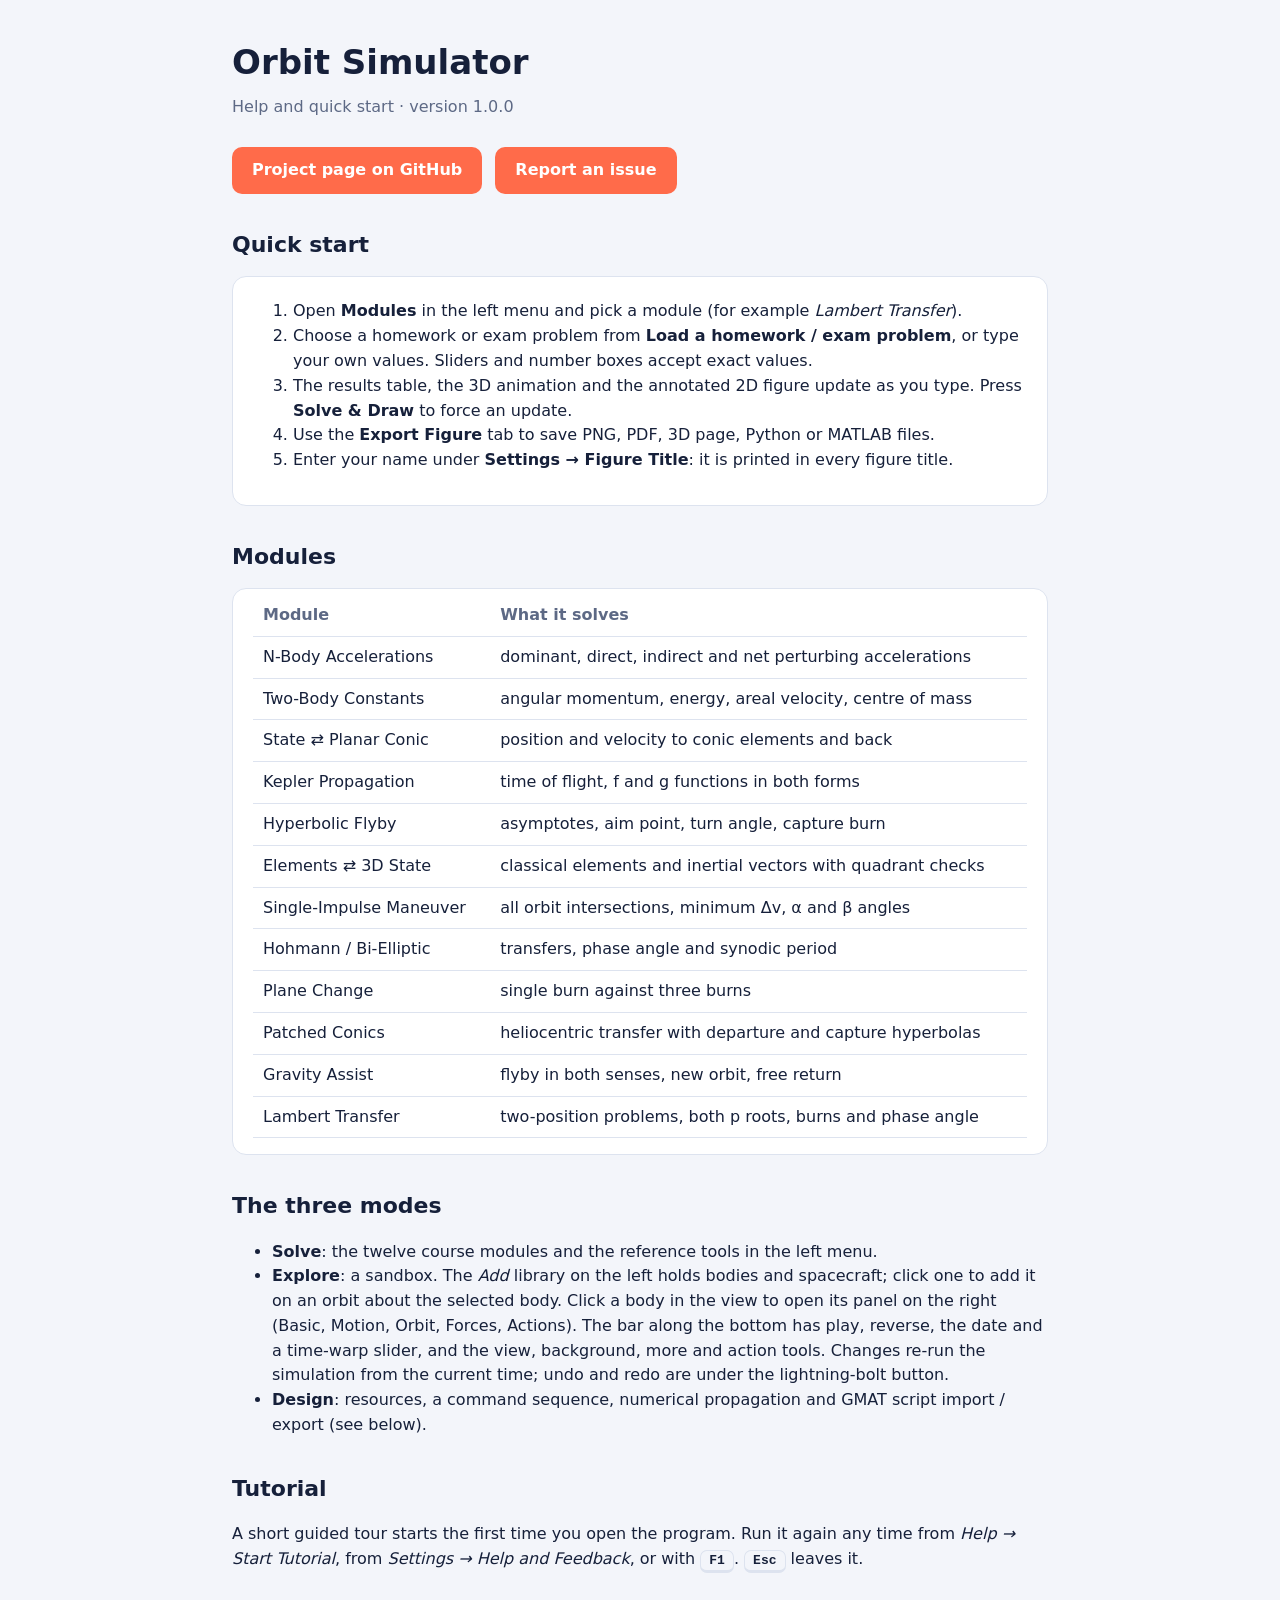
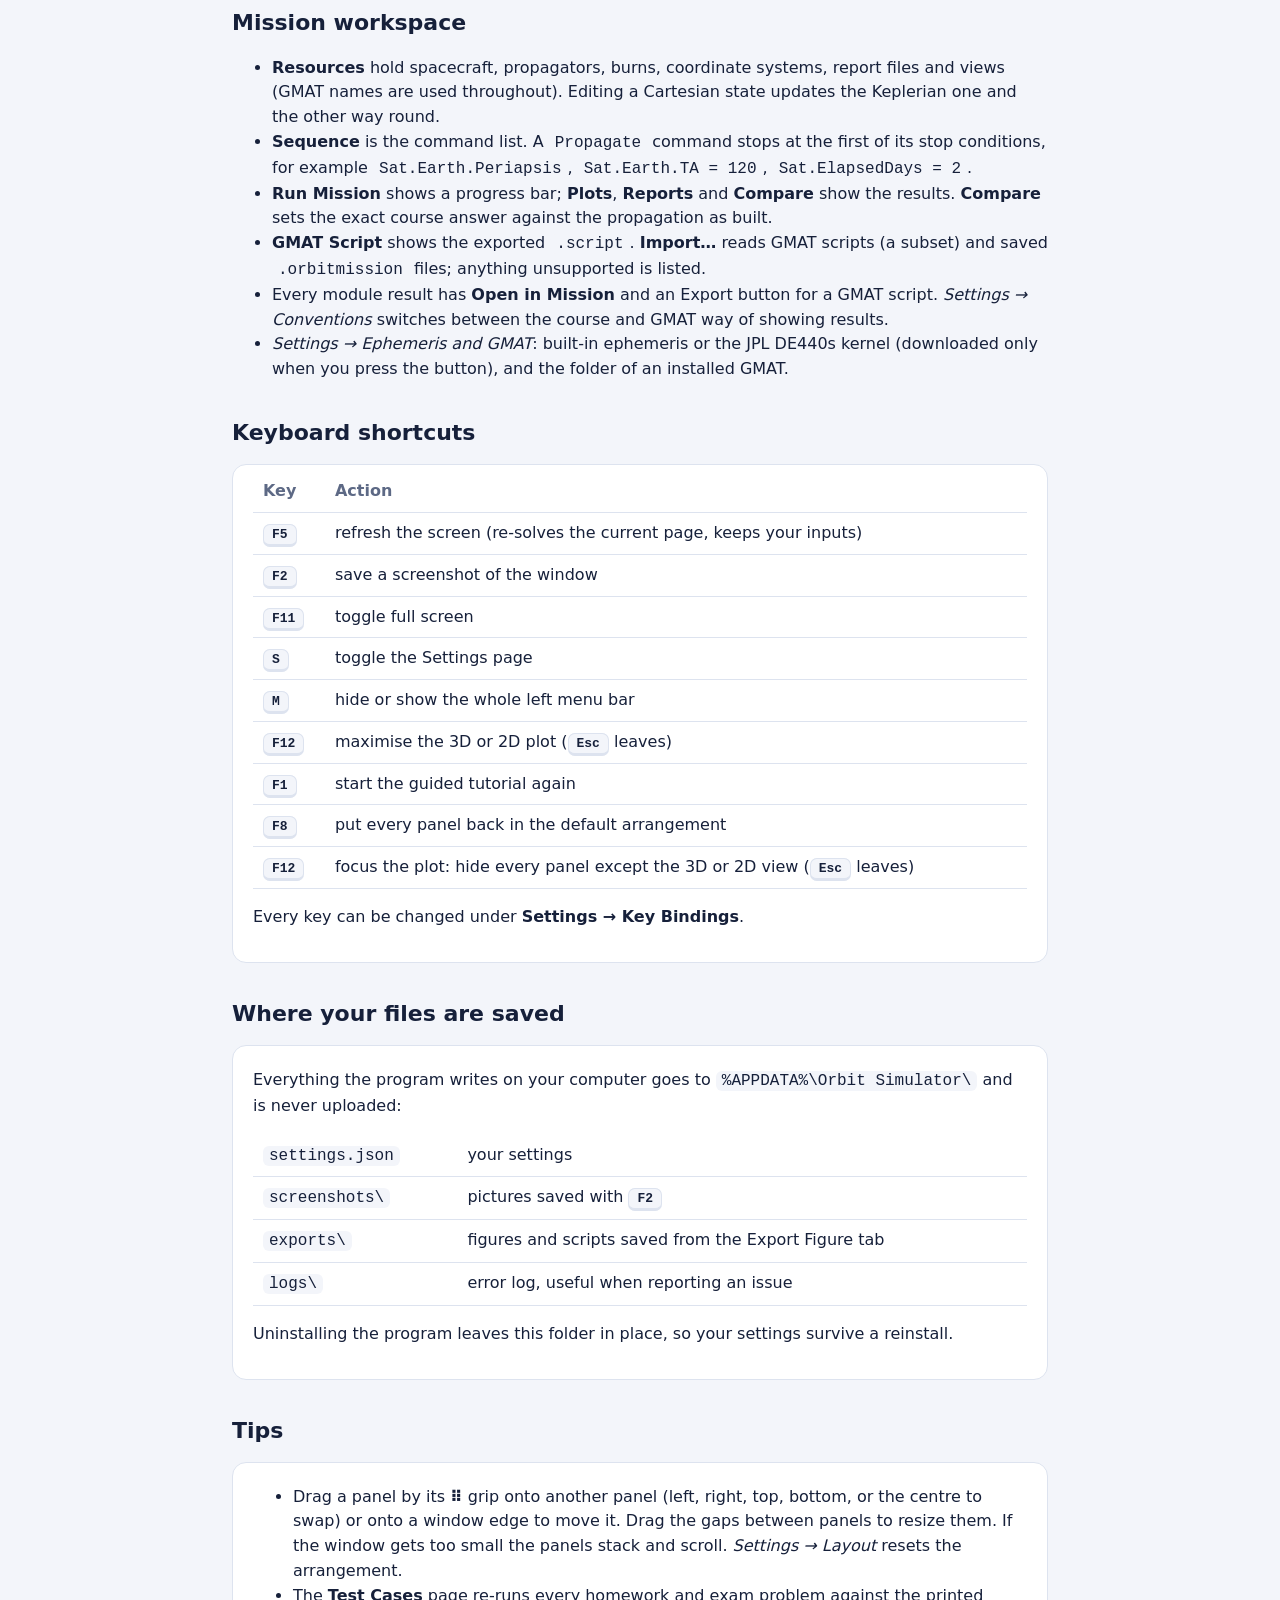
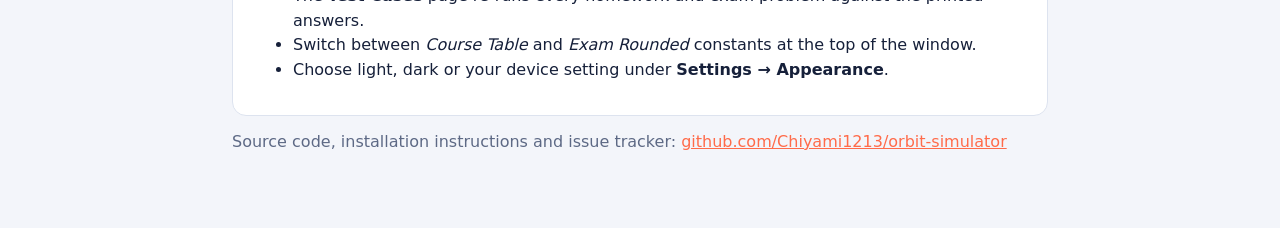
==== docs/help.html @ 2783b7b3 "Three modes (Solve / Explore / Design), Explore sandbox, space view, tutorial, patched conics, impor" ====
<!doctype html>
<html lang="en">
<head>
<meta charset="utf-8">
<meta name="viewport" content="width=device-width,initial-scale=1">
<title>Orbit Simulator Help</title>
<style>
:root{color-scheme:light dark;--bg:#f3f5fa;--card:#fff;--line:#dde3ef;--text:#16203a;--muted:#5d6985;--accent:#ff6b4a}
@media (prefers-color-scheme:dark){:root{--bg:#0f1628;--card:#162039;--line:#223152;--text:#e8ecf5;--muted:#9aa6bf}}
*{box-sizing:border-box}body{margin:0;background:var(--bg);color:var(--text);font:16px/1.55 "Segoe UI",system-ui,sans-serif}
main{max-width:860px;margin:0 auto;padding:36px 22px 60px}
h1{font-size:34px;margin:0 0 6px}h2{margin:34px 0 10px;font-size:22px}h3{margin:18px 0 6px}
.sub{color:var(--muted);margin:0 0 22px}
.card{background:var(--card);border:1px solid var(--line);border-radius:14px;padding:6px 20px 16px;margin:14px 0}
a{color:var(--accent)}kbd{border:1px solid var(--line);border-bottom-width:3px;border-radius:7px;padding:2px 8px;font:600 13px ui-monospace,Consolas,monospace;background:var(--bg)}
table{width:100%;border-collapse:collapse}td,th{padding:8px 10px;border-bottom:1px solid var(--line);text-align:left;vertical-align:top}th{color:var(--muted);font-weight:600}
code{font-family:ui-monospace,Consolas,monospace;background:var(--bg);padding:1px 6px;border-radius:6px}
.btn{display:inline-block;background:var(--accent);color:#fff;text-decoration:none;font-weight:700;border-radius:10px;padding:11px 20px;margin:6px 8px 0 0}
</style>
</head>
<body>
<main>
<h1>Orbit Simulator</h1>
<p class="sub">Help and quick start · version 1.0.0</p>
<a class="btn" href="https://github.com/Chiyami1213/orbit-simulator">Project page on GitHub</a>
<a class="btn" href="https://github.com/Chiyami1213/orbit-simulator/issues">Report an issue</a>

<h2>Quick start</h2>
<div class="card">
<ol>
<li>Open <b>Modules</b> in the left menu and pick a module (for example <i>Lambert Transfer</i>).</li>
<li>Choose a homework or exam problem from <b>Load a homework / exam problem</b>, or type your own values. Sliders and number boxes accept exact values.</li>
<li>The results table, the 3D animation and the annotated 2D figure update as you type. Press <b>Solve &amp; Draw</b> to force an update.</li>
<li>Use the <b>Export Figure</b> tab to save PNG, PDF, 3D page, Python or MATLAB files.</li>
<li>Enter your name under <b>Settings → Figure Title</b>: it is printed in every figure title.</li>
</ol>
</div>

<h2>Modules</h2>
<div class="card"><table>
<tr><th>Module</th><th>What it solves</th></tr>
<tr><td>N-Body Accelerations</td><td>dominant, direct, indirect and net perturbing accelerations</td></tr>
<tr><td>Two-Body Constants</td><td>angular momentum, energy, areal velocity, centre of mass</td></tr>
<tr><td>State ⇄ Planar Conic</td><td>position and velocity to conic elements and back</td></tr>
<tr><td>Kepler Propagation</td><td>time of flight, f and g functions in both forms</td></tr>
<tr><td>Hyperbolic Flyby</td><td>asymptotes, aim point, turn angle, capture burn</td></tr>
<tr><td>Elements ⇄ 3D State</td><td>classical elements and inertial vectors with quadrant checks</td></tr>
<tr><td>Single-Impulse Maneuver</td><td>all orbit intersections, minimum Δv, α and β angles</td></tr>
<tr><td>Hohmann / Bi-Elliptic</td><td>transfers, phase angle and synodic period</td></tr>
<tr><td>Plane Change</td><td>single burn against three burns</td></tr>
<tr><td>Patched Conics</td><td>heliocentric transfer with departure and capture hyperbolas</td></tr>
<tr><td>Gravity Assist</td><td>flyby in both senses, new orbit, free return</td></tr>
<tr><td>Lambert Transfer</td><td>two-position problems, both p roots, burns and phase angle</td></tr>
</table></div>

<h2>The three modes</h2>
<ul>
<li><b>Solve</b>: the twelve course modules and the reference tools in the left menu.</li>
<li><b>Explore</b>: a sandbox. The <i>Add</i> library on the left holds bodies and spacecraft; click one to add it on an orbit about the selected body. Click a body in the view to open its panel on the right (Basic, Motion, Orbit, Forces, Actions). The bar along the bottom has play, reverse, the date and a time-warp slider, and the view, background, more and action tools. Changes re-run the simulation from the current time; undo and redo are under the lightning-bolt button.</li>
<li><b>Design</b>: resources, a command sequence, numerical propagation and GMAT script import / export (see below).</li>
</ul>

<h2>Tutorial</h2>
<p>A short guided tour starts the first time you open the program. Run it again any time from <i>Help → Start Tutorial</i>, from <i>Settings → Help and Feedback</i>, or with <kbd>F1</kbd>. <kbd>Esc</kbd> leaves it.</p>

<h2>Mission workspace</h2>
<ul>
<li><b>Resources</b> hold spacecraft, propagators, burns, coordinate systems, report files and views (GMAT names are used throughout). Editing a Cartesian state updates the Keplerian one and the other way round.</li>
<li><b>Sequence</b> is the command list. A <code>Propagate</code> command stops at the first of its stop conditions, for example <code>Sat.Earth.Periapsis</code>, <code>Sat.Earth.TA = 120</code>, <code>Sat.ElapsedDays = 2</code>.</li>
<li><b>Run Mission</b> shows a progress bar; <b>Plots</b>, <b>Reports</b> and <b>Compare</b> show the results. <b>Compare</b> sets the exact course answer against the propagation as built.</li>
<li><b>GMAT Script</b> shows the exported <code>.script</code>. <b>Import…</b> reads GMAT scripts (a subset) and saved <code>.orbitmission</code> files; anything unsupported is listed.</li>
<li>Every module result has <b>Open in Mission</b> and an Export button for a GMAT script. <i>Settings → Conventions</i> switches between the course and GMAT way of showing results.</li>
<li><i>Settings → Ephemeris and GMAT</i>: built-in ephemeris or the JPL DE440s kernel (downloaded only when you press the button), and the folder of an installed GMAT.</li>
</ul>

<h2>Keyboard shortcuts</h2>
<div class="card"><table>
<tr><th>Key</th><th>Action</th></tr>
<tr><td><kbd>F5</kbd></td><td>refresh the screen (re-solves the current page, keeps your inputs)</td></tr>
<tr><td><kbd>F2</kbd></td><td>save a screenshot of the window</td></tr>
<tr><td><kbd>F11</kbd></td><td>toggle full screen</td></tr>
<tr><td><kbd>S</kbd></td><td>toggle the Settings page</td></tr>
<tr><td><kbd>M</kbd></td><td>hide or show the whole left menu bar</td></tr>
<tr><td><kbd>F12</kbd></td><td>maximise the 3D or 2D plot (<kbd>Esc</kbd> leaves)</td></tr>
<tr><td><kbd>F1</kbd></td><td>start the guided tutorial again</td></tr>
<tr><td><kbd>F8</kbd></td><td>put every panel back in the default arrangement</td></tr>
<tr><td><kbd>F12</kbd></td><td>focus the plot: hide every panel except the 3D or 2D view (<kbd>Esc</kbd> leaves)</td></tr>
</table>
<p>Every key can be changed under <b>Settings → Key Bindings</b>.</p></div>

<h2>Where your files are saved</h2>
<div class="card">
<p>Everything the program writes on your computer goes to <code>%APPDATA%\Orbit Simulator\</code> and is never uploaded:</p>
<table>
<tr><td><code>settings.json</code></td><td>your settings</td></tr>
<tr><td><code>screenshots\</code></td><td>pictures saved with <kbd>F2</kbd></td></tr>
<tr><td><code>exports\</code></td><td>figures and scripts saved from the Export Figure tab</td></tr>
<tr><td><code>logs\</code></td><td>error log, useful when reporting an issue</td></tr>
</table>
<p>Uninstalling the program leaves this folder in place, so your settings survive a reinstall.</p>
</div>

<h2>Tips</h2>
<div class="card">
<ul>
<li>Drag a panel by its <b>⠿</b> grip onto another panel (left, right, top, bottom, or the centre to swap) or onto a window edge to move it. Drag the gaps between panels to resize them. If the window gets too small the panels stack and scroll. <i>Settings → Layout</i> resets the arrangement.</li>
<li>The <b>Test Cases</b> page re-runs every homework and exam problem against the printed answers.</li>
<li>Switch between <i>Course Table</i> and <i>Exam Rounded</i> constants at the top of the window.</li>
<li>Choose light, dark or your device setting under <b>Settings → Appearance</b>.</li>
</ul>
</div>

<p class="sub">Source code, installation instructions and issue tracker:
<a href="https://github.com/Chiyami1213/orbit-simulator">github.com/Chiyami1213/orbit-simulator</a></p>
</main>
</body>
</html>
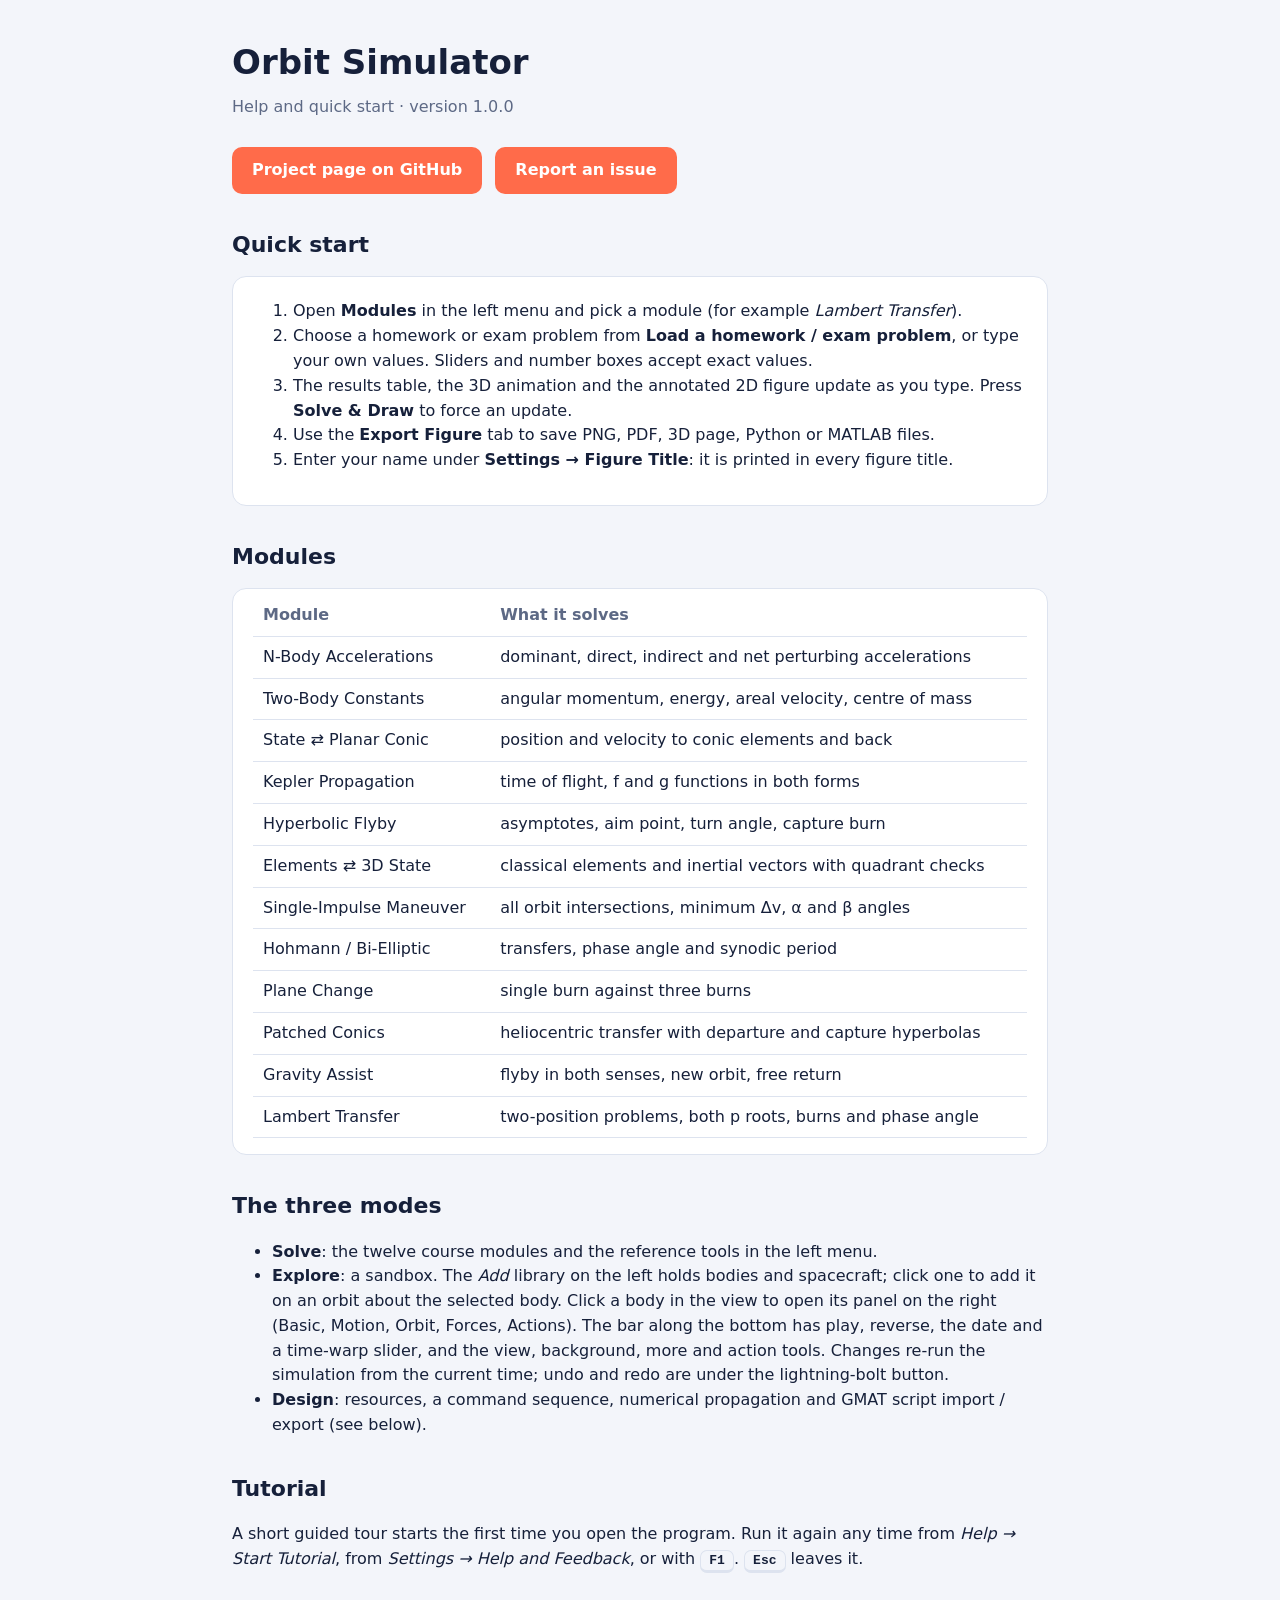
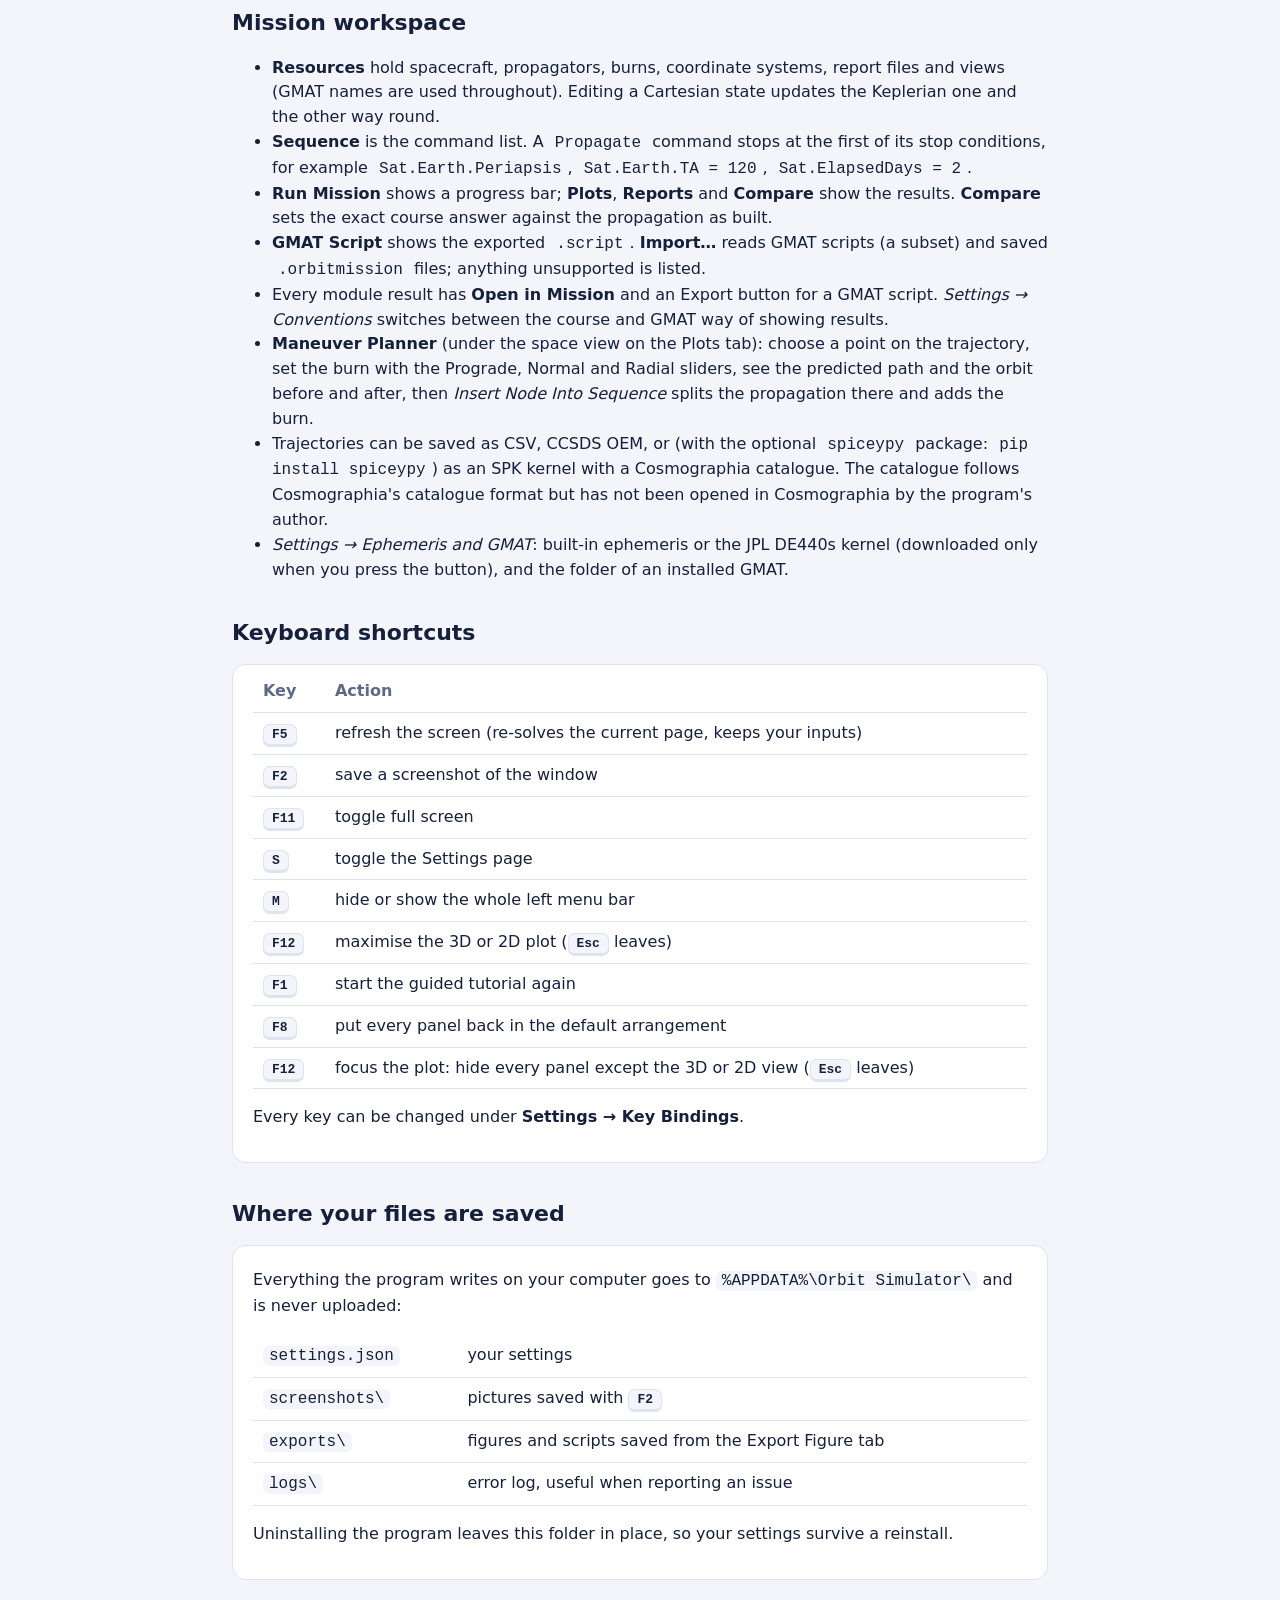
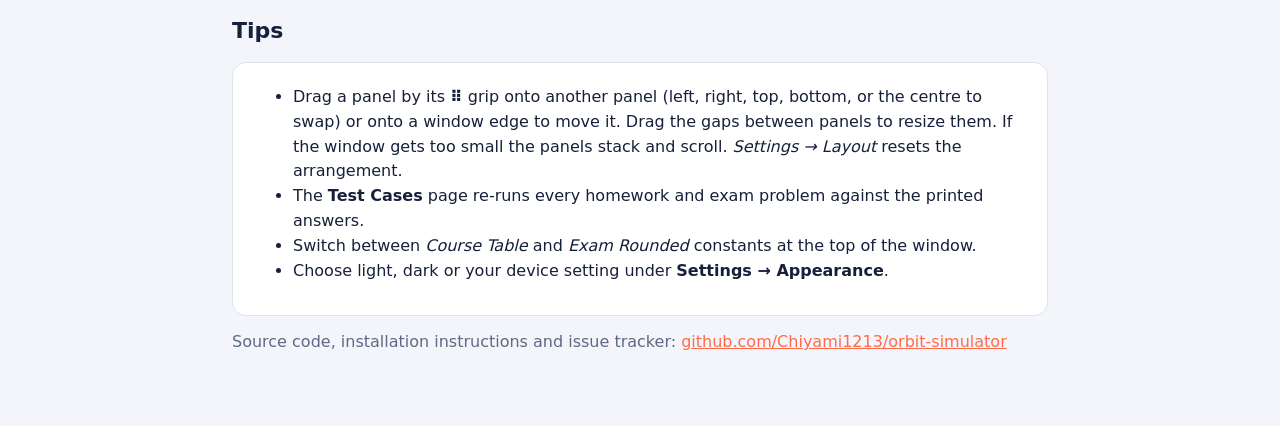
==== commit bb1bd14f: "Maneuver planner, Cosmographia export, real 3D shapes in Explore, Explore fixes - Maneuver-node plan" ====
--- a/docs/help.html
+++ b/docs/help.html
@@ -70,6 +70,8 @@
 <li><b>Run Mission</b> shows a progress bar; <b>Plots</b>, <b>Reports</b> and <b>Compare</b> show the results. <b>Compare</b> sets the exact course answer against the propagation as built.</li>
 <li><b>GMAT Script</b> shows the exported <code>.script</code>. <b>Import…</b> reads GMAT scripts (a subset) and saved <code>.orbitmission</code> files; anything unsupported is listed.</li>
 <li>Every module result has <b>Open in Mission</b> and an Export button for a GMAT script. <i>Settings → Conventions</i> switches between the course and GMAT way of showing results.</li>
+<li><b>Maneuver Planner</b> (under the space view on the Plots tab): choose a point on the trajectory, set the burn with the Prograde, Normal and Radial sliders, see the predicted path and the orbit before and after, then <i>Insert Node Into Sequence</i> splits the propagation there and adds the burn.</li>
+<li>Trajectories can be saved as CSV, CCSDS OEM, or (with the optional <code>spiceypy</code> package: <code>pip install spiceypy</code>) as an SPK kernel with a Cosmographia catalogue. The catalogue follows Cosmographia's catalogue format but has not been opened in Cosmographia by the program's author.</li>
 <li><i>Settings → Ephemeris and GMAT</i>: built-in ephemeris or the JPL DE440s kernel (downloaded only when you press the button), and the folder of an installed GMAT.</li>
 </ul>
 
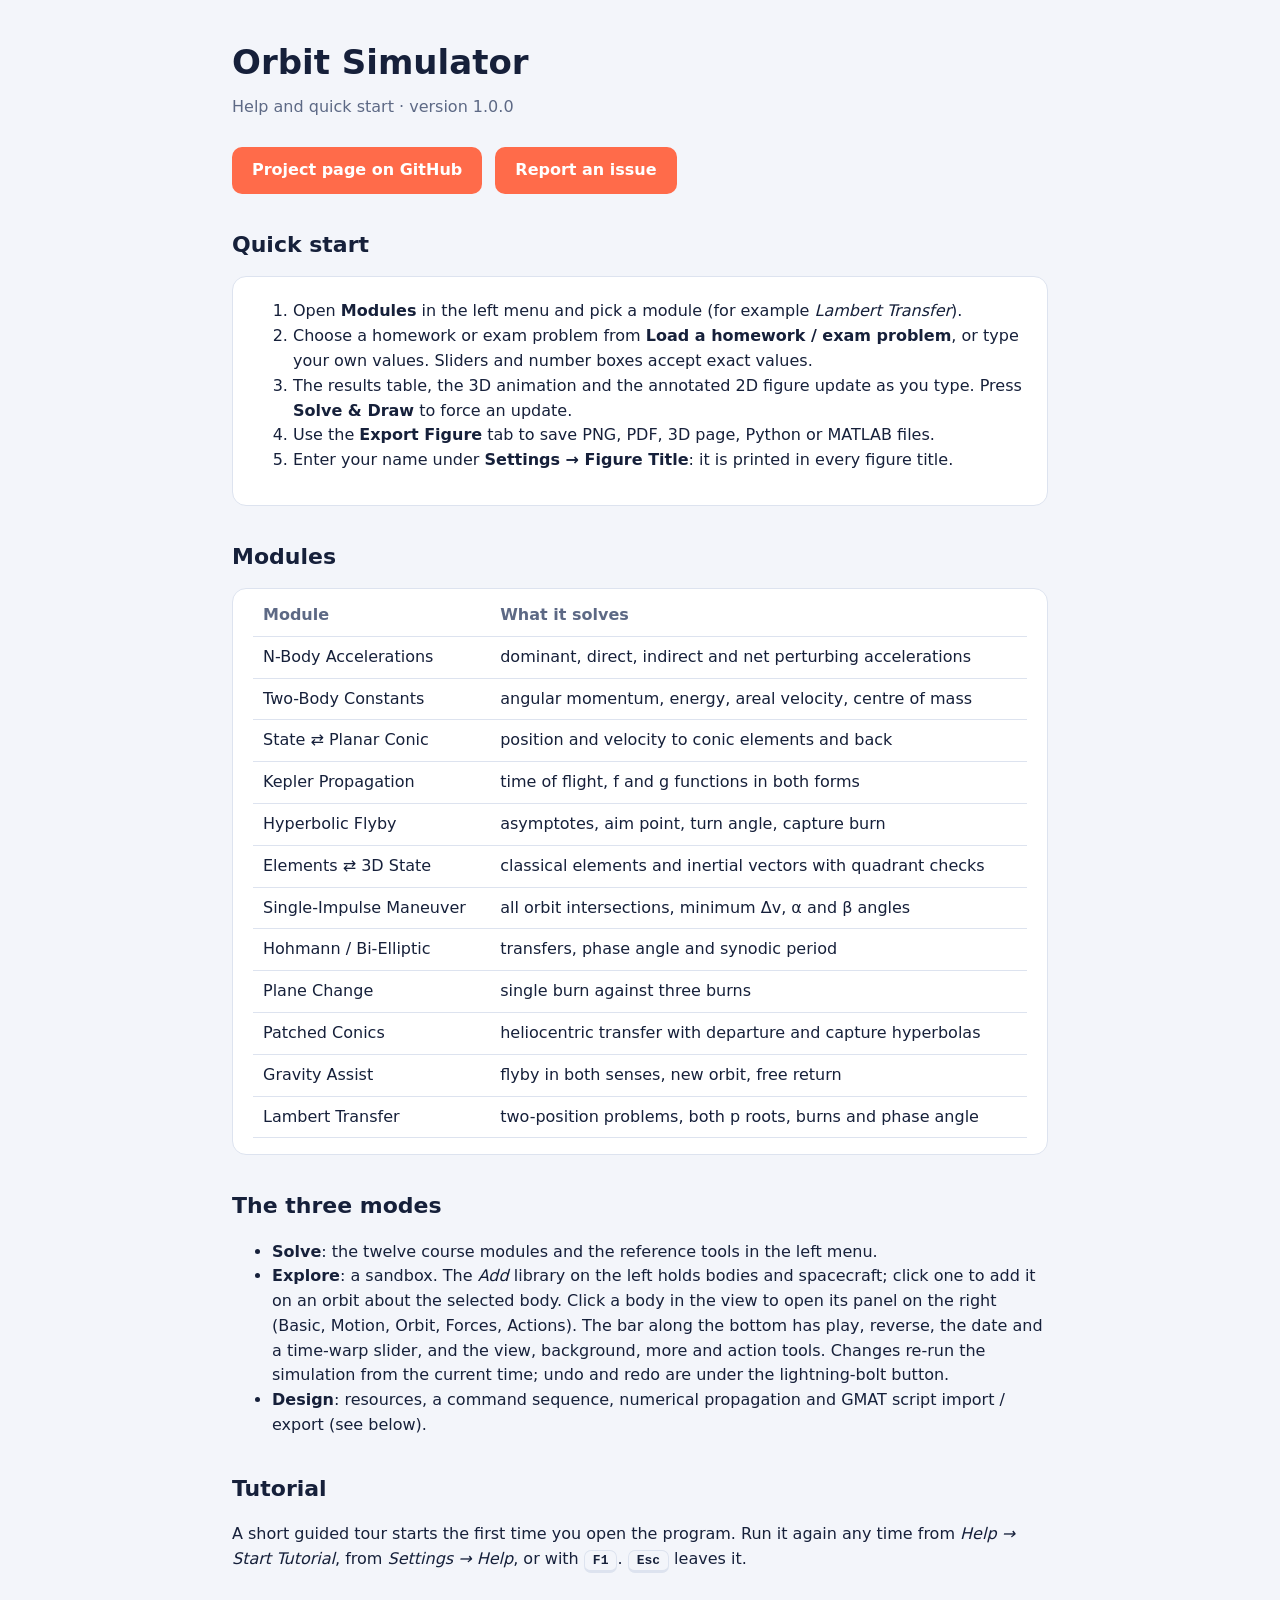
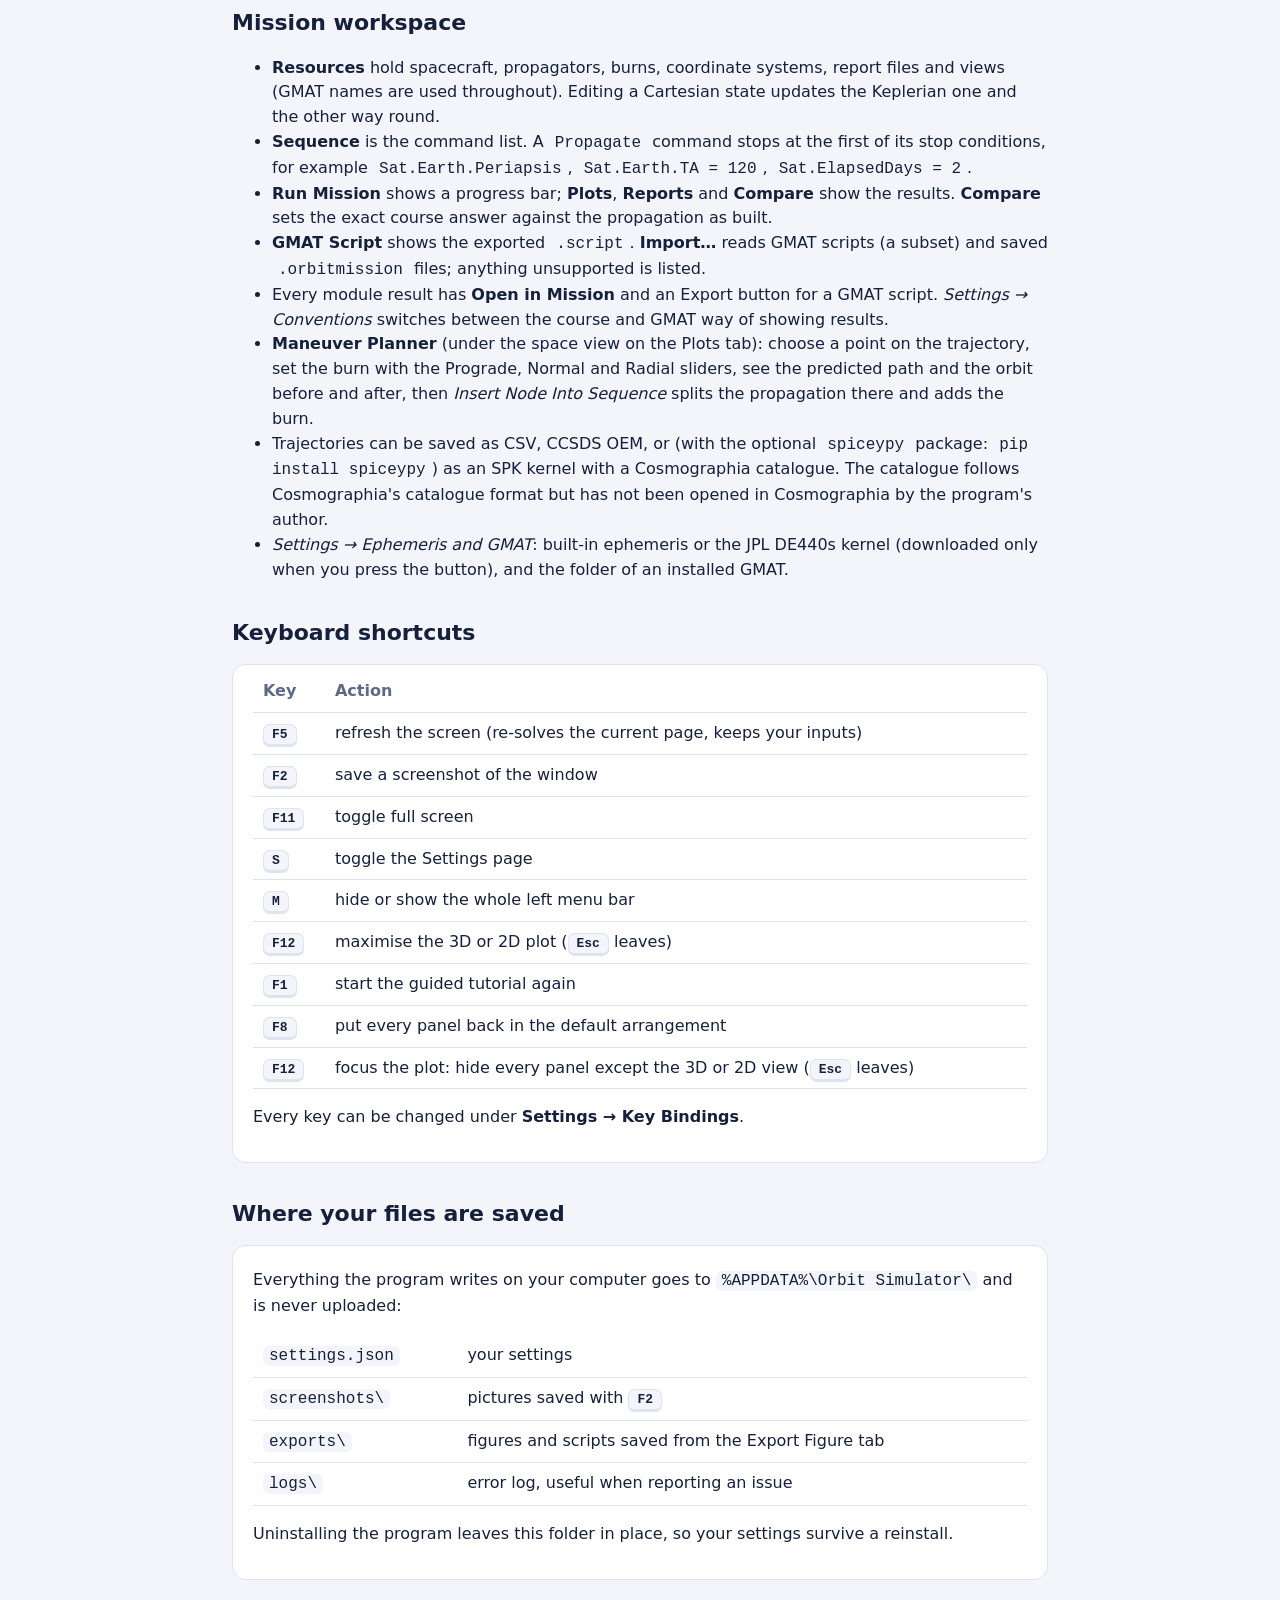
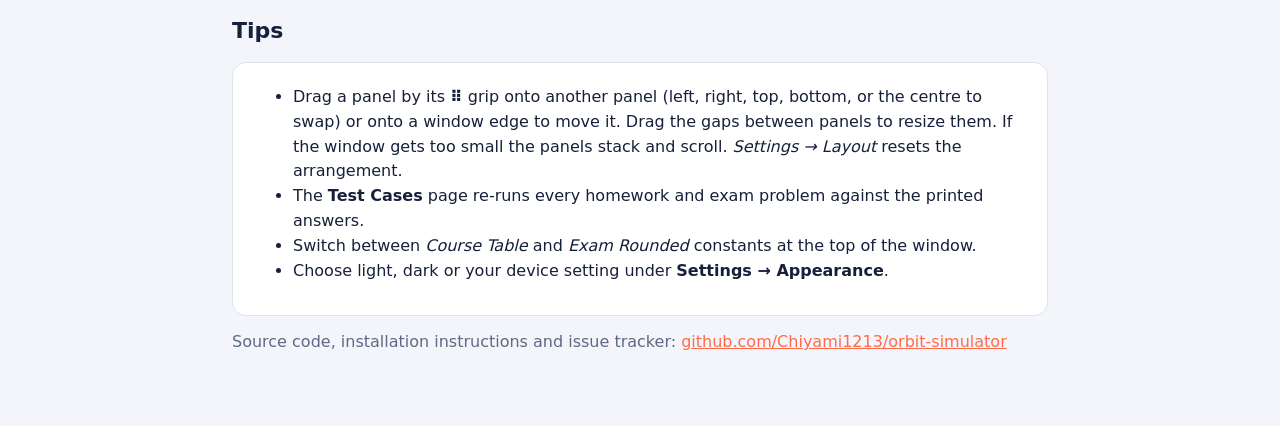
==== commit e1e8499f: "Design dock, timeline sequence, Lucide icons, LaTeX legend, subscripts, hover menu, Explore fixes - " ====
--- a/docs/help.html
+++ b/docs/help.html
@@ -61,7 +61,7 @@
 </ul>
 
 <h2>Tutorial</h2>
-<p>A short guided tour starts the first time you open the program. Run it again any time from <i>Help → Start Tutorial</i>, from <i>Settings → Help and Feedback</i>, or with <kbd>F1</kbd>. <kbd>Esc</kbd> leaves it.</p>
+<p>A short guided tour starts the first time you open the program. Run it again any time from <i>Help → Start Tutorial</i>, from <i>Settings → Help</i>, or with <kbd>F1</kbd>. <kbd>Esc</kbd> leaves it.</p>
 
 <h2>Mission workspace</h2>
 <ul>
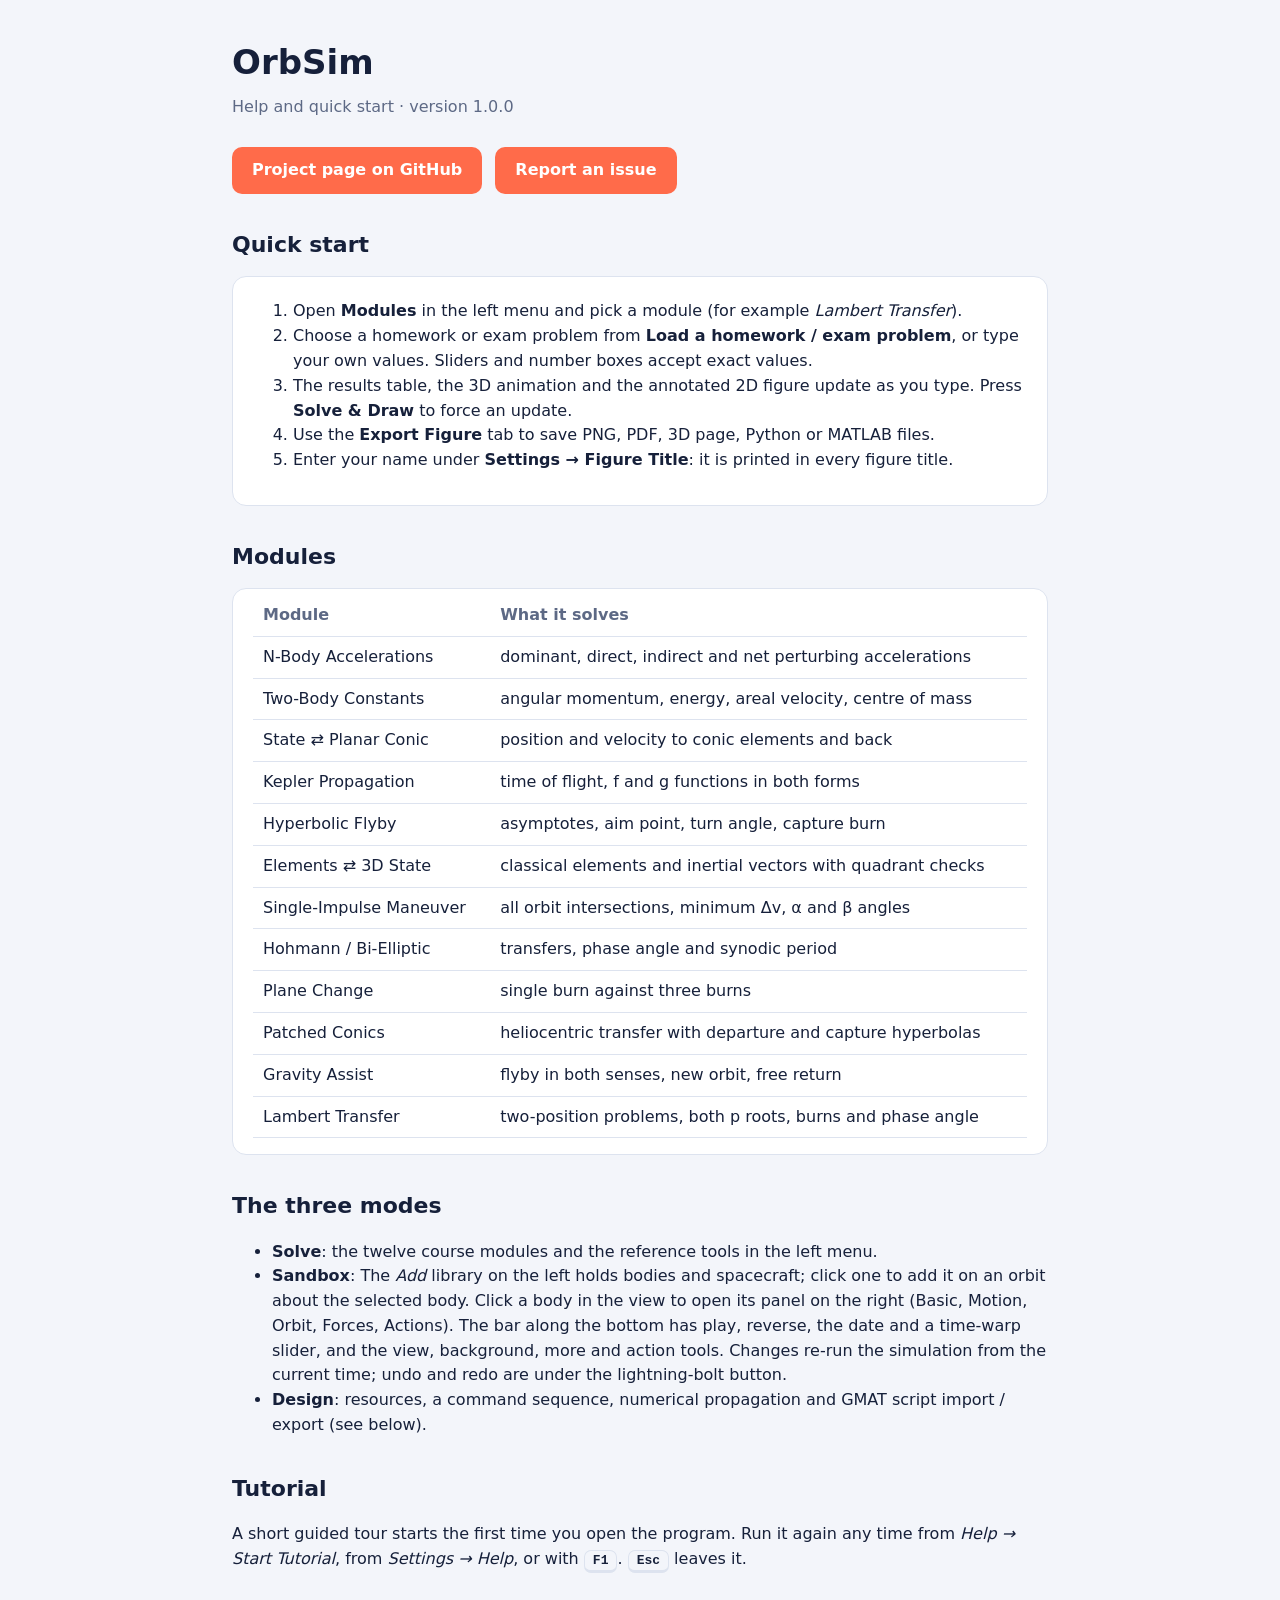
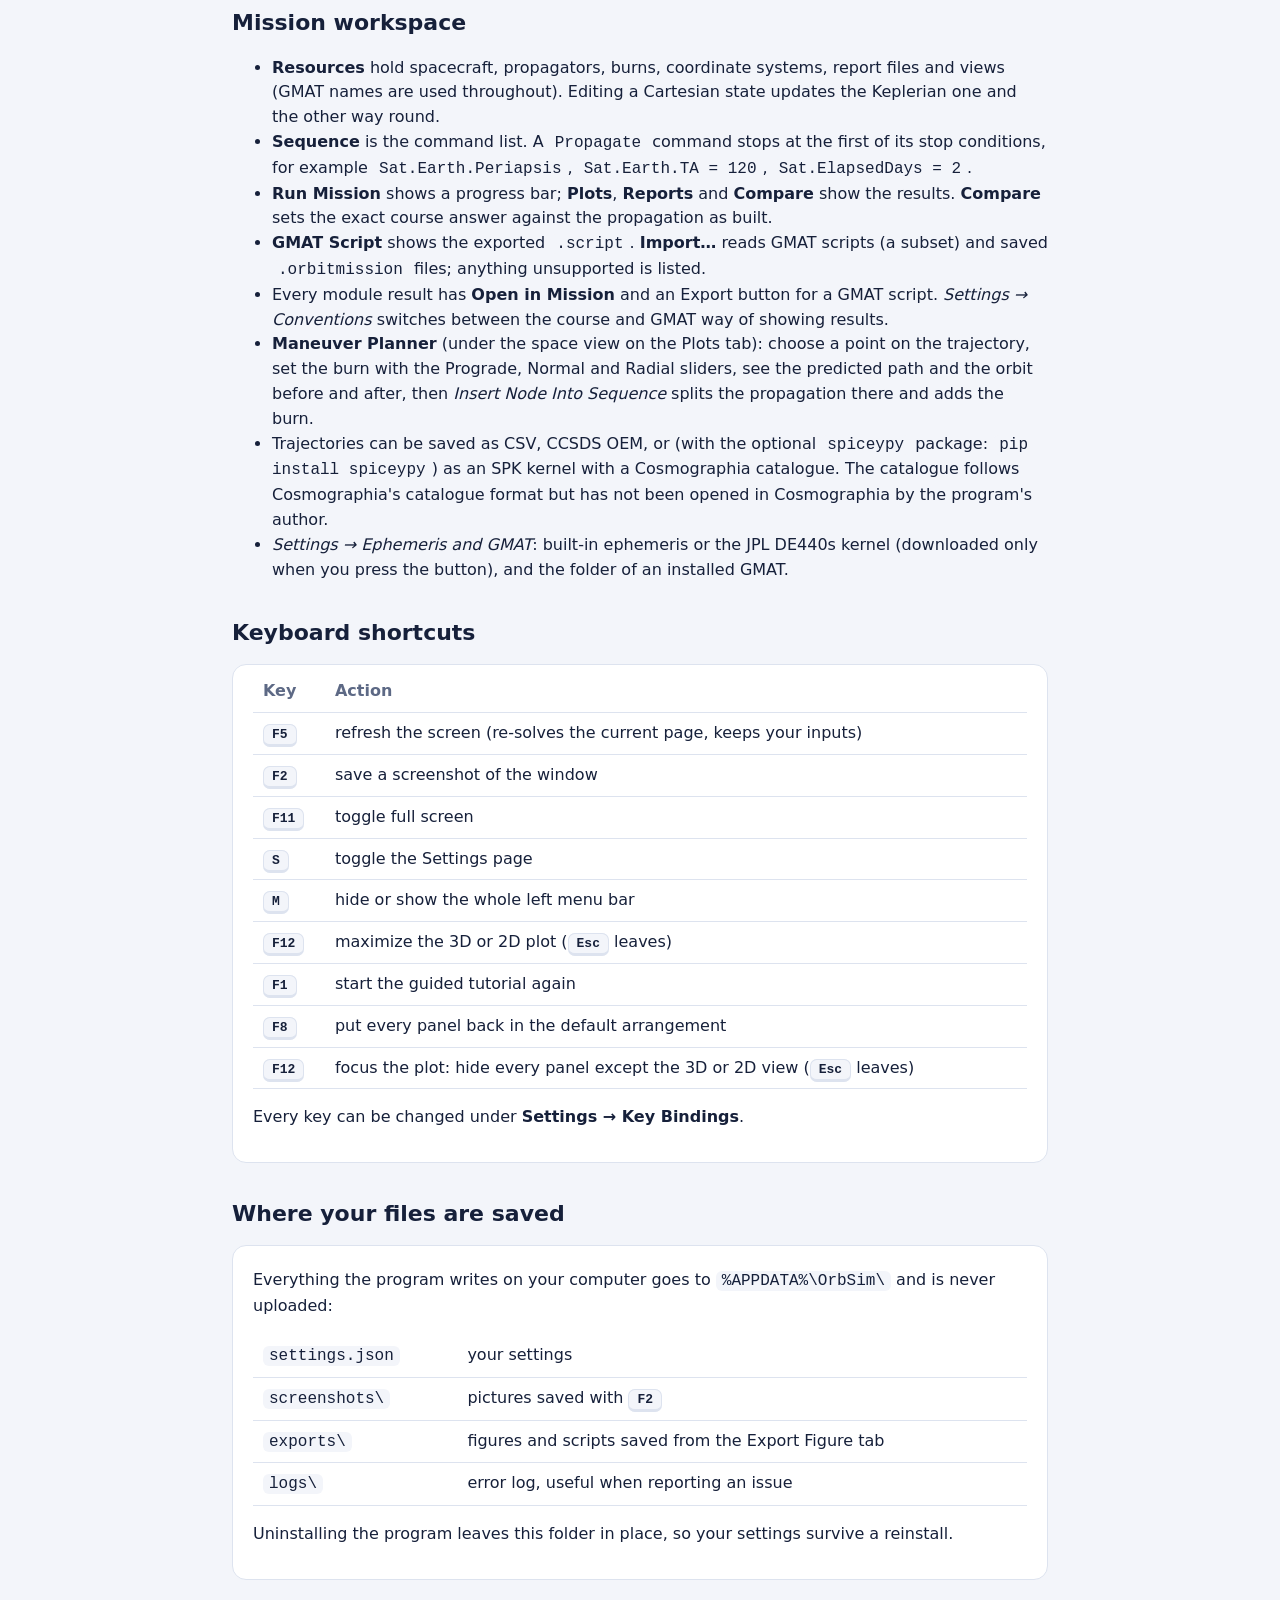
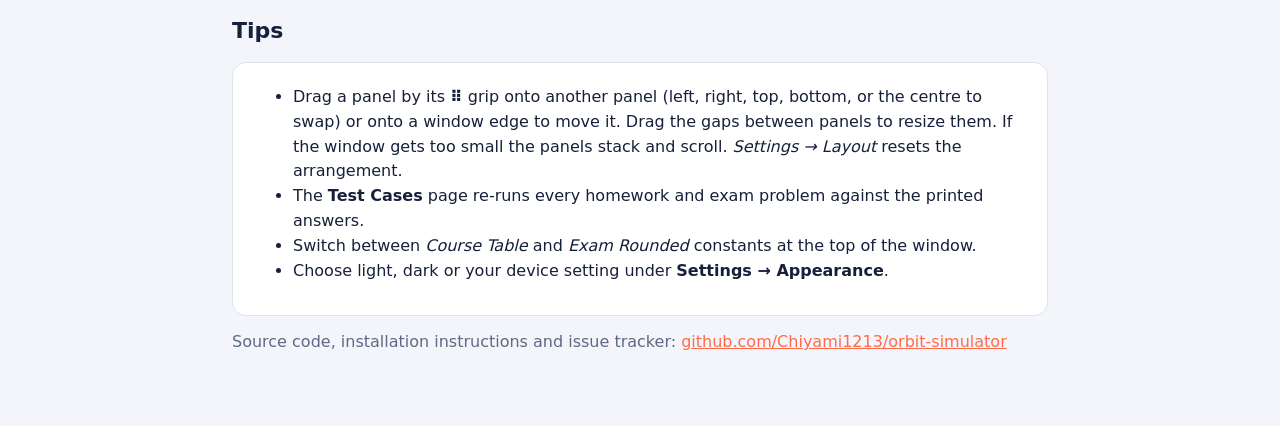
==== commit dd7210ec: "Rename to OrbSim, Sandbox scenes and placement, slider/animation/2D fixes - Rename the program to Or" ====
--- a/docs/help.html
+++ b/docs/help.html
@@ -3,7 +3,7 @@
 <head>
 <meta charset="utf-8">
 <meta name="viewport" content="width=device-width,initial-scale=1">
-<title>Orbit Simulator Help</title>
+<title>OrbSim Help</title>
 <style>
 :root{color-scheme:light dark;--bg:#f3f5fa;--card:#fff;--line:#dde3ef;--text:#16203a;--muted:#5d6985;--accent:#ff6b4a}
 @media (prefers-color-scheme:dark){:root{--bg:#0f1628;--card:#162039;--line:#223152;--text:#e8ecf5;--muted:#9aa6bf}}
@@ -20,7 +20,7 @@
 </head>
 <body>
 <main>
-<h1>Orbit Simulator</h1>
+<h1>OrbSim</h1>
 <p class="sub">Help and quick start · version 1.0.0</p>
 <a class="btn" href="https://github.com/Chiyami1213/orbit-simulator">Project page on GitHub</a>
 <a class="btn" href="https://github.com/Chiyami1213/orbit-simulator/issues">Report an issue</a>
@@ -56,7 +56,7 @@
 <h2>The three modes</h2>
 <ul>
 <li><b>Solve</b>: the twelve course modules and the reference tools in the left menu.</li>
-<li><b>Explore</b>: a sandbox. The <i>Add</i> library on the left holds bodies and spacecraft; click one to add it on an orbit about the selected body. Click a body in the view to open its panel on the right (Basic, Motion, Orbit, Forces, Actions). The bar along the bottom has play, reverse, the date and a time-warp slider, and the view, background, more and action tools. Changes re-run the simulation from the current time; undo and redo are under the lightning-bolt button.</li>
+<li><b>Sandbox</b>: The <i>Add</i> library on the left holds bodies and spacecraft; click one to add it on an orbit about the selected body. Click a body in the view to open its panel on the right (Basic, Motion, Orbit, Forces, Actions). The bar along the bottom has play, reverse, the date and a time-warp slider, and the view, background, more and action tools. Changes re-run the simulation from the current time; undo and redo are under the lightning-bolt button.</li>
 <li><b>Design</b>: resources, a command sequence, numerical propagation and GMAT script import / export (see below).</li>
 </ul>
 
@@ -83,7 +83,7 @@
 <tr><td><kbd>F11</kbd></td><td>toggle full screen</td></tr>
 <tr><td><kbd>S</kbd></td><td>toggle the Settings page</td></tr>
 <tr><td><kbd>M</kbd></td><td>hide or show the whole left menu bar</td></tr>
-<tr><td><kbd>F12</kbd></td><td>maximise the 3D or 2D plot (<kbd>Esc</kbd> leaves)</td></tr>
+<tr><td><kbd>F12</kbd></td><td>maximize the 3D or 2D plot (<kbd>Esc</kbd> leaves)</td></tr>
 <tr><td><kbd>F1</kbd></td><td>start the guided tutorial again</td></tr>
 <tr><td><kbd>F8</kbd></td><td>put every panel back in the default arrangement</td></tr>
 <tr><td><kbd>F12</kbd></td><td>focus the plot: hide every panel except the 3D or 2D view (<kbd>Esc</kbd> leaves)</td></tr>
@@ -92,7 +92,7 @@
 
 <h2>Where your files are saved</h2>
 <div class="card">
-<p>Everything the program writes on your computer goes to <code>%APPDATA%\Orbit Simulator\</code> and is never uploaded:</p>
+<p>Everything the program writes on your computer goes to <code>%APPDATA%\OrbSim\</code> and is never uploaded:</p>
 <table>
 <tr><td><code>settings.json</code></td><td>your settings</td></tr>
 <tr><td><code>screenshots\</code></td><td>pictures saved with <kbd>F2</kbd></td></tr>
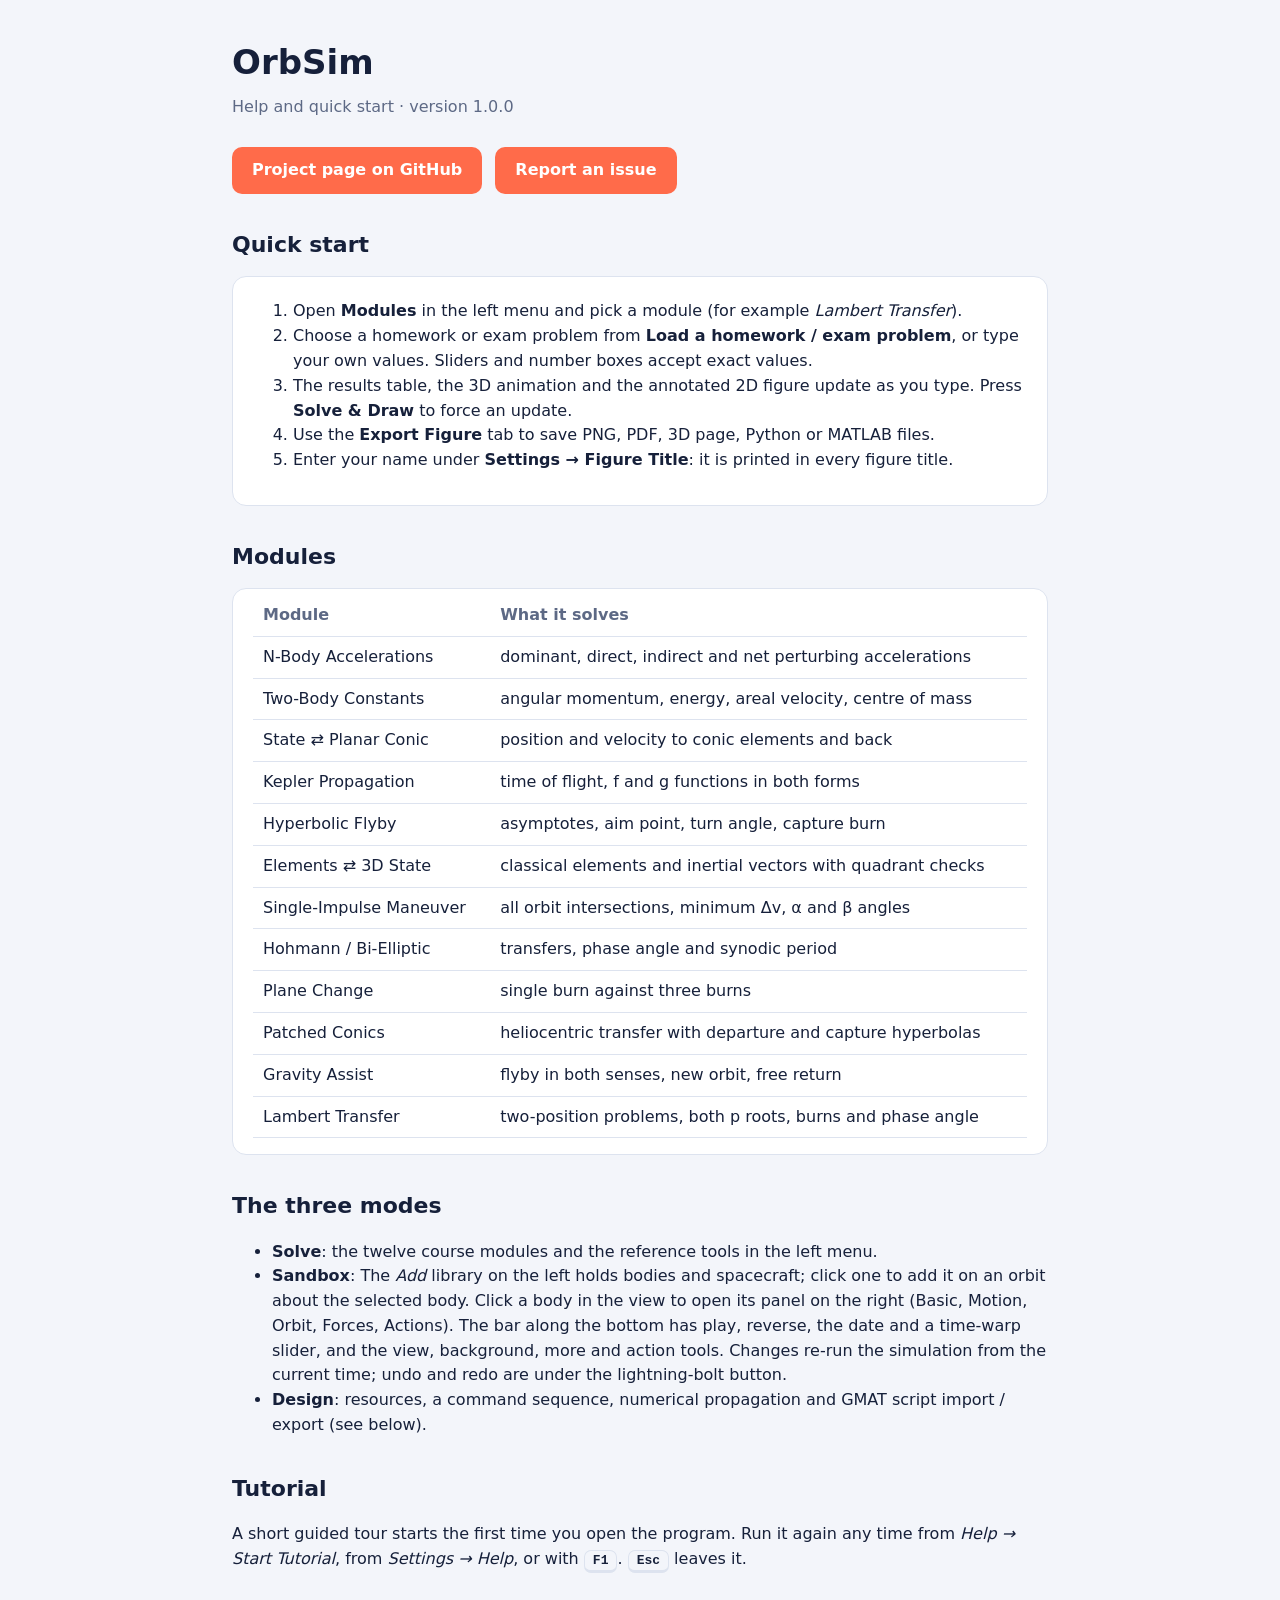
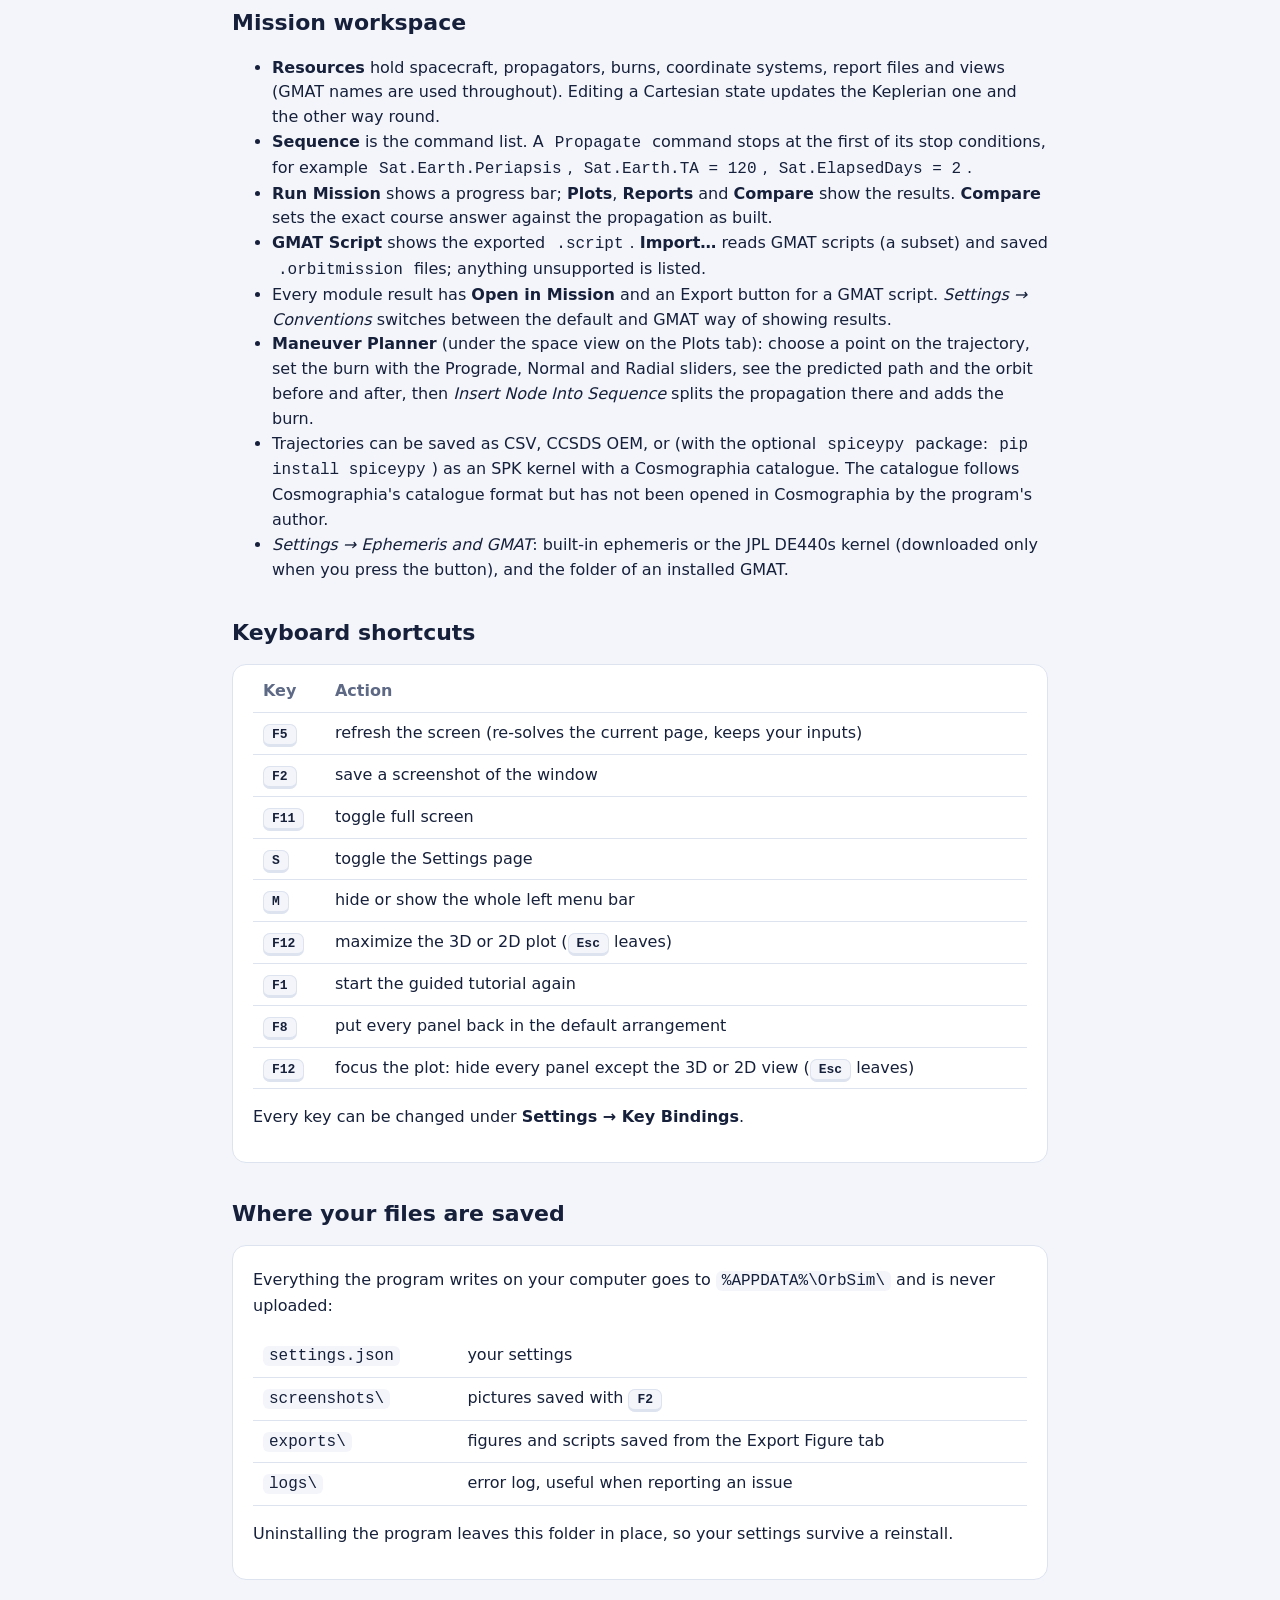
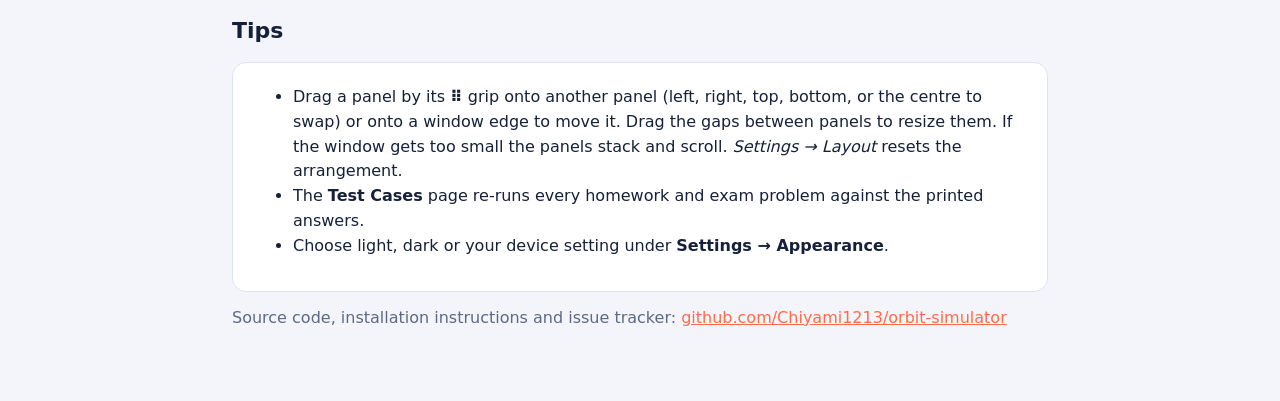
==== commit 513d0ebc: "Fix Sandbox startup, remove Exam Rounded constants, rename Course to Default - Restore setRate/getCa" ====
--- a/docs/help.html
+++ b/docs/help.html
@@ -69,7 +69,7 @@
 <li><b>Sequence</b> is the command list. A <code>Propagate</code> command stops at the first of its stop conditions, for example <code>Sat.Earth.Periapsis</code>, <code>Sat.Earth.TA = 120</code>, <code>Sat.ElapsedDays = 2</code>.</li>
 <li><b>Run Mission</b> shows a progress bar; <b>Plots</b>, <b>Reports</b> and <b>Compare</b> show the results. <b>Compare</b> sets the exact course answer against the propagation as built.</li>
 <li><b>GMAT Script</b> shows the exported <code>.script</code>. <b>Import…</b> reads GMAT scripts (a subset) and saved <code>.orbitmission</code> files; anything unsupported is listed.</li>
-<li>Every module result has <b>Open in Mission</b> and an Export button for a GMAT script. <i>Settings → Conventions</i> switches between the course and GMAT way of showing results.</li>
+<li>Every module result has <b>Open in Mission</b> and an Export button for a GMAT script. <i>Settings → Conventions</i> switches between the default and GMAT way of showing results.</li>
 <li><b>Maneuver Planner</b> (under the space view on the Plots tab): choose a point on the trajectory, set the burn with the Prograde, Normal and Radial sliders, see the predicted path and the orbit before and after, then <i>Insert Node Into Sequence</i> splits the propagation there and adds the burn.</li>
 <li>Trajectories can be saved as CSV, CCSDS OEM, or (with the optional <code>spiceypy</code> package: <code>pip install spiceypy</code>) as an SPK kernel with a Cosmographia catalogue. The catalogue follows Cosmographia's catalogue format but has not been opened in Cosmographia by the program's author.</li>
 <li><i>Settings → Ephemeris and GMAT</i>: built-in ephemeris or the JPL DE440s kernel (downloaded only when you press the button), and the folder of an installed GMAT.</li>
@@ -107,7 +107,6 @@
 <ul>
 <li>Drag a panel by its <b>⠿</b> grip onto another panel (left, right, top, bottom, or the centre to swap) or onto a window edge to move it. Drag the gaps between panels to resize them. If the window gets too small the panels stack and scroll. <i>Settings → Layout</i> resets the arrangement.</li>
 <li>The <b>Test Cases</b> page re-runs every homework and exam problem against the printed answers.</li>
-<li>Switch between <i>Course Table</i> and <i>Exam Rounded</i> constants at the top of the window.</li>
 <li>Choose light, dark or your device setting under <b>Settings → Appearance</b>.</li>
 </ul>
 </div>
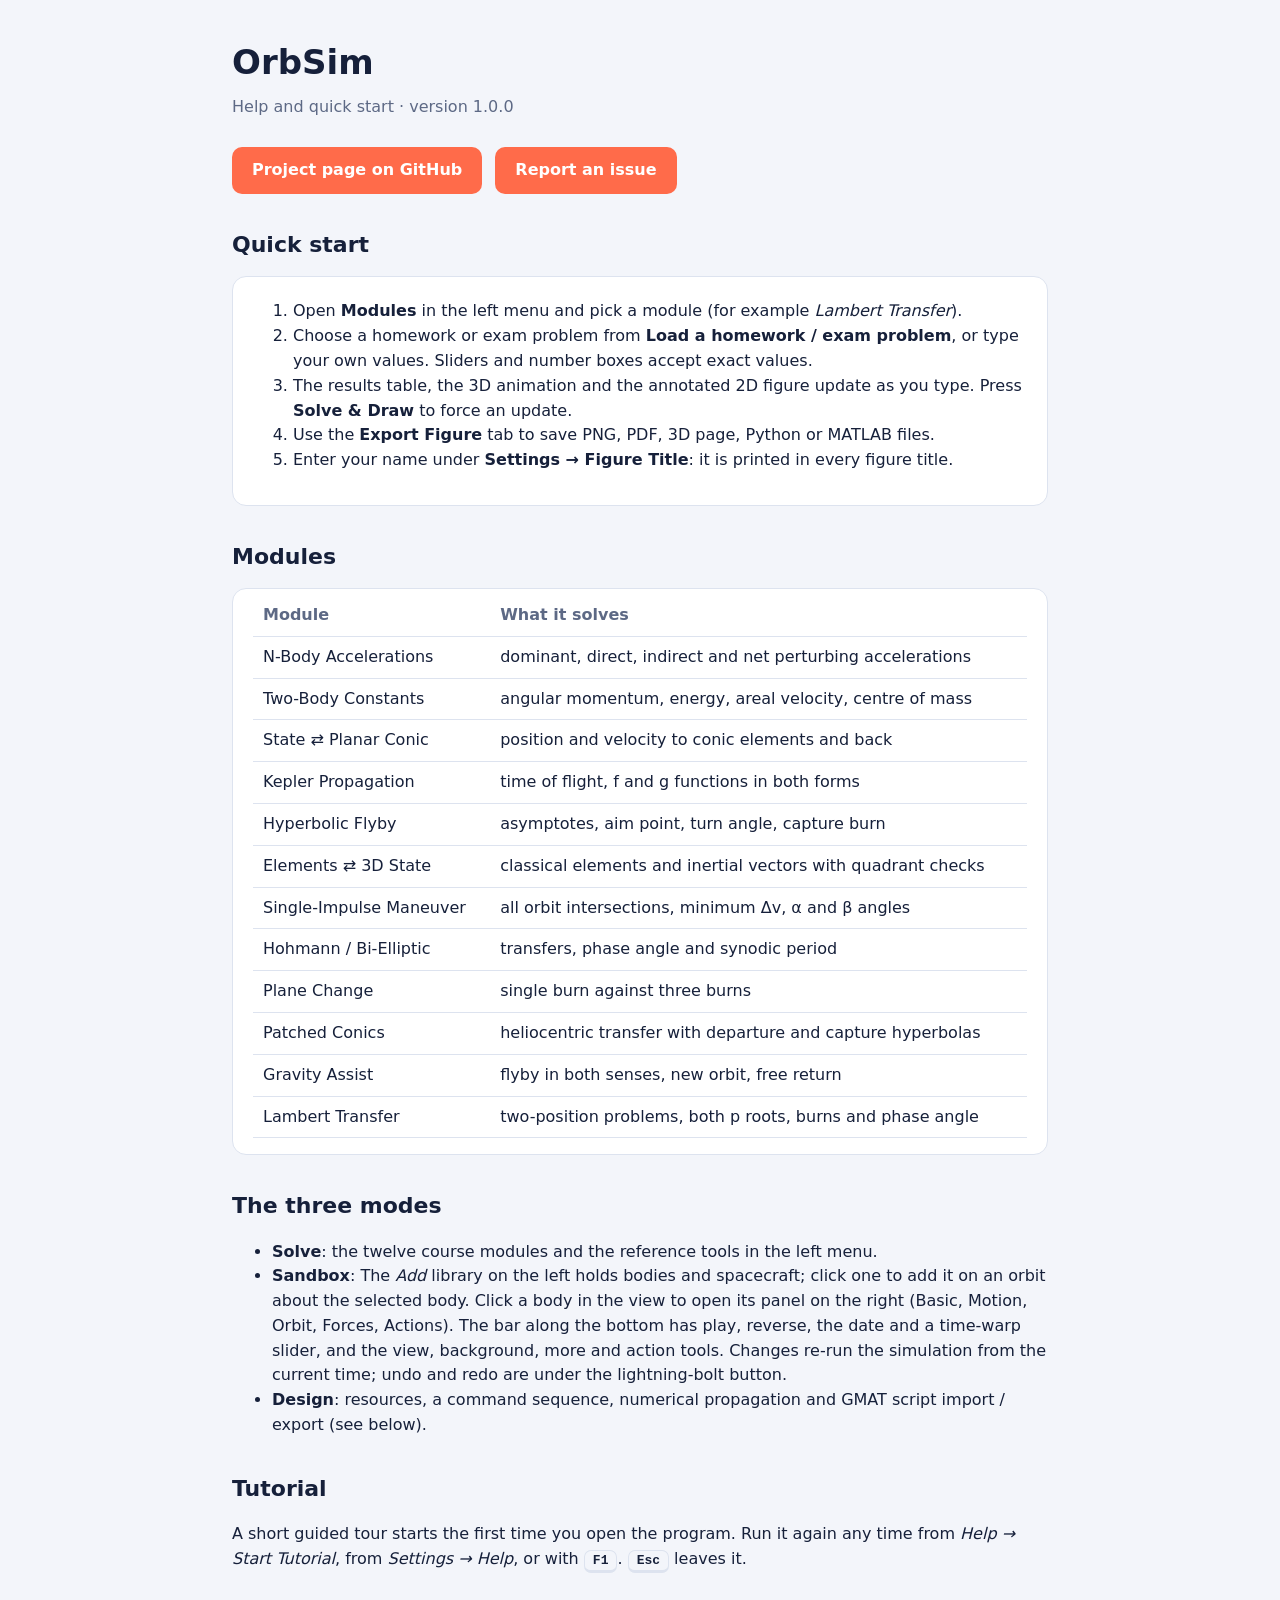
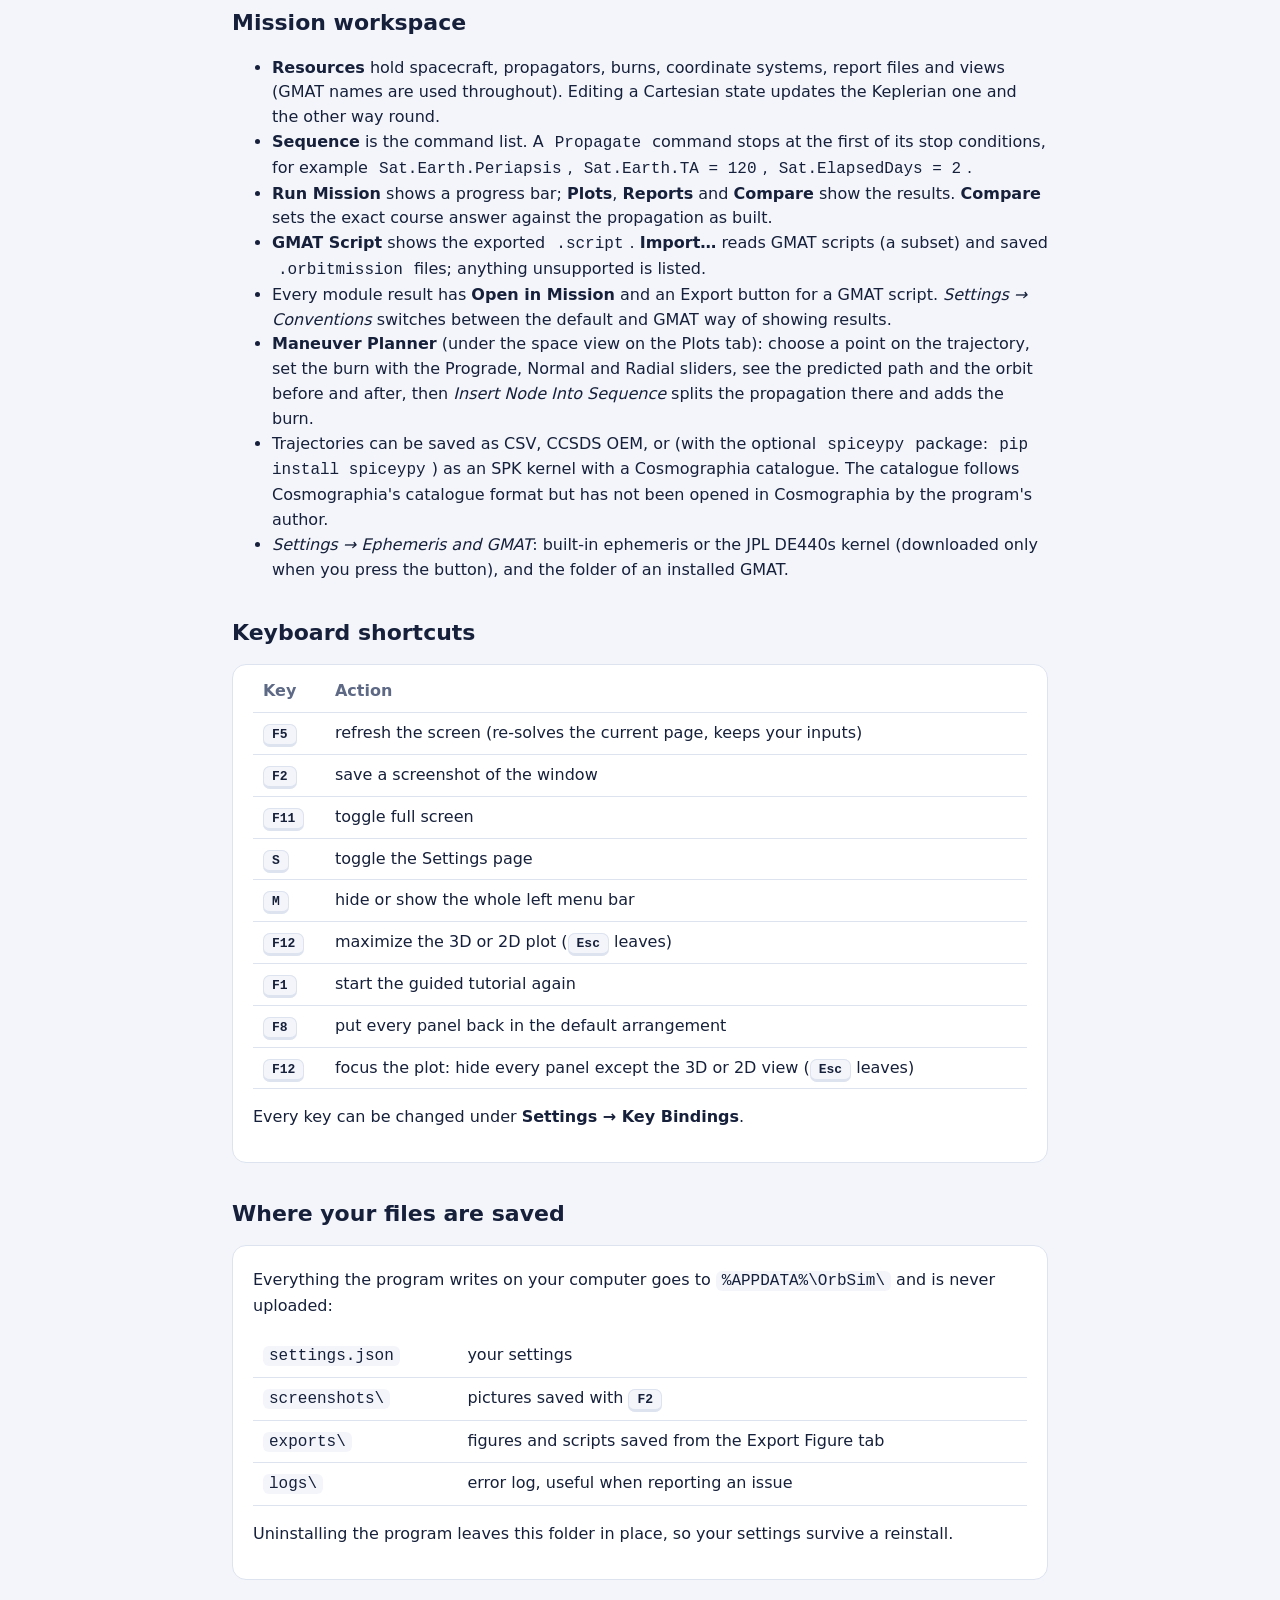
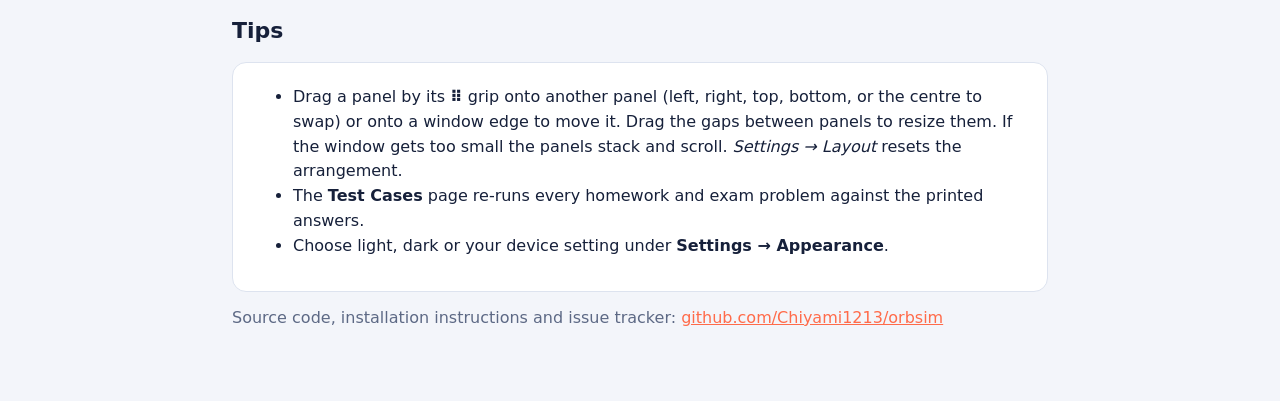
==== commit 53c71815: "Point every repo URL at github.com/Chiyami1213/orbsim (the repository was renamed)" ====
--- a/docs/help.html
+++ b/docs/help.html
@@ -22,8 +22,8 @@
 <main>
 <h1>OrbSim</h1>
 <p class="sub">Help and quick start · version 1.0.0</p>
-<a class="btn" href="https://github.com/Chiyami1213/orbit-simulator">Project page on GitHub</a>
-<a class="btn" href="https://github.com/Chiyami1213/orbit-simulator/issues">Report an issue</a>
+<a class="btn" href="https://github.com/Chiyami1213/orbsim">Project page on GitHub</a>
+<a class="btn" href="https://github.com/Chiyami1213/orbsim/issues">Report an issue</a>
 
 <h2>Quick start</h2>
 <div class="card">
@@ -112,7 +112,7 @@
 </div>
 
 <p class="sub">Source code, installation instructions and issue tracker:
-<a href="https://github.com/Chiyami1213/orbit-simulator">github.com/Chiyami1213/orbit-simulator</a></p>
+<a href="https://github.com/Chiyami1213/orbsim">github.com/Chiyami1213/orbsim</a></p>
 </main>
 </body>
 </html>
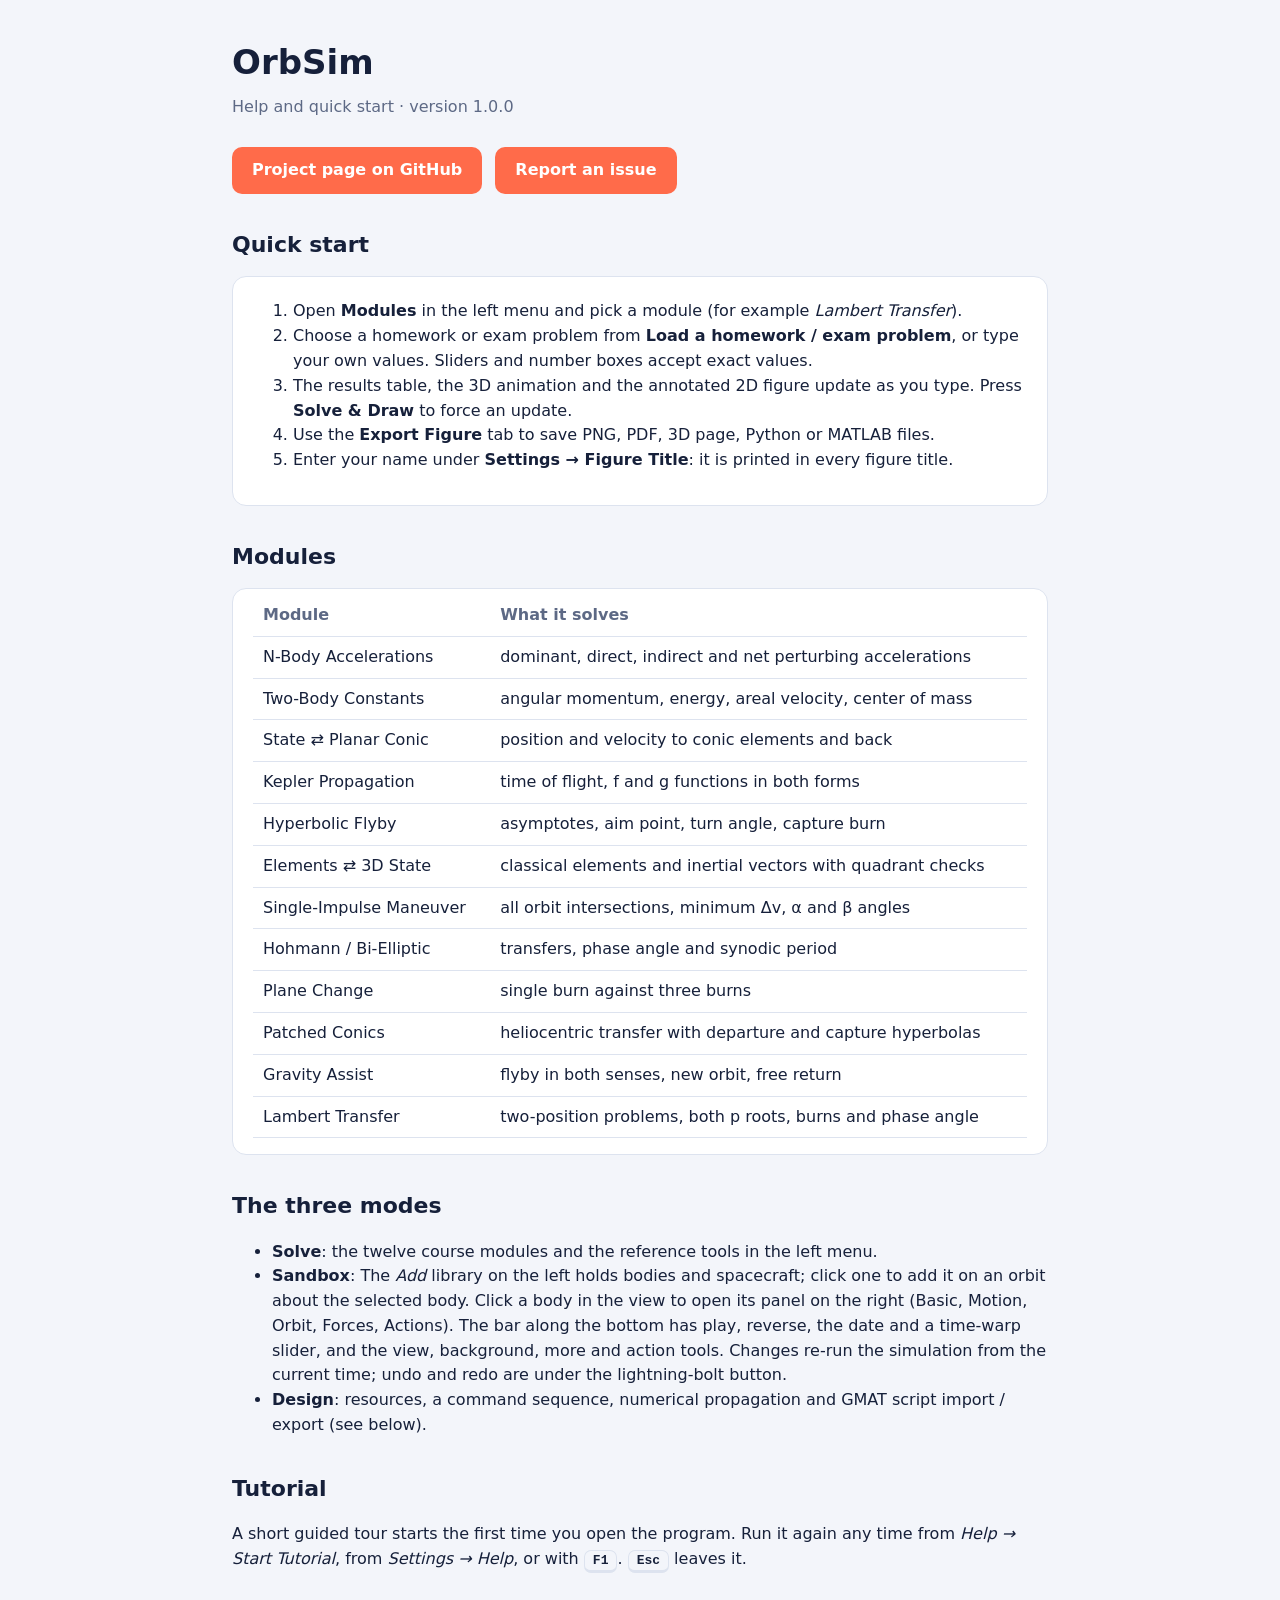
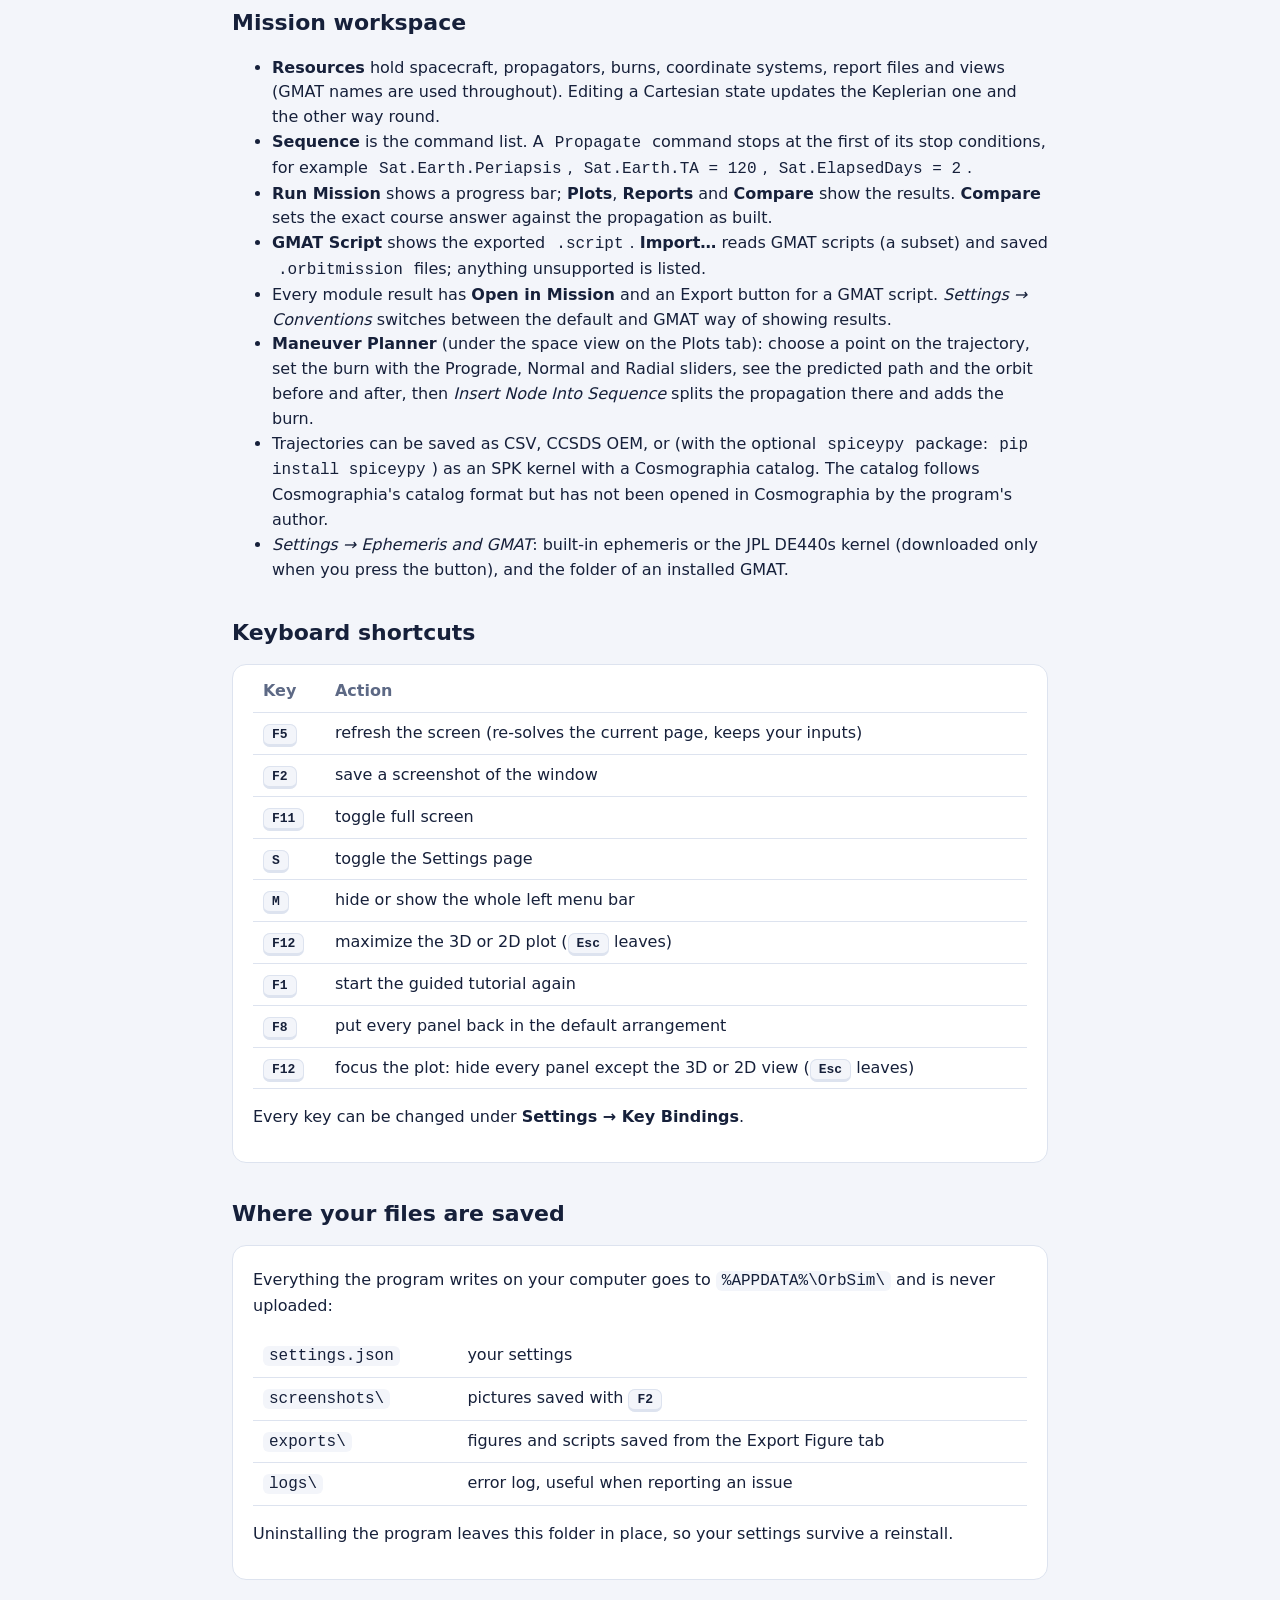
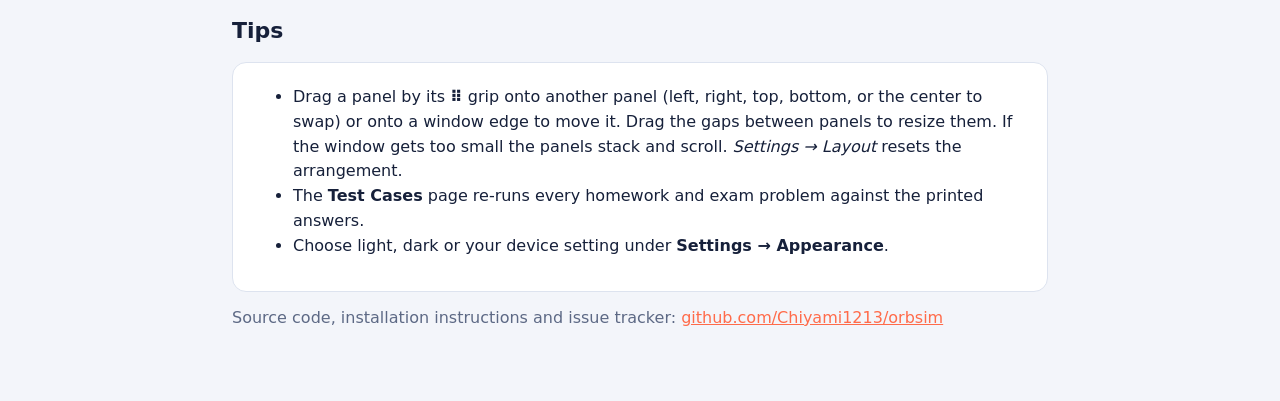
==== commit b05781f4: "Text standards: American spelling across code, docs and UI; APA title case for tour titles; lowercas" ====
--- a/docs/help.html
+++ b/docs/help.html
@@ -40,7 +40,7 @@
 <div class="card"><table>
 <tr><th>Module</th><th>What it solves</th></tr>
 <tr><td>N-Body Accelerations</td><td>dominant, direct, indirect and net perturbing accelerations</td></tr>
-<tr><td>Two-Body Constants</td><td>angular momentum, energy, areal velocity, centre of mass</td></tr>
+<tr><td>Two-Body Constants</td><td>angular momentum, energy, areal velocity, center of mass</td></tr>
 <tr><td>State ⇄ Planar Conic</td><td>position and velocity to conic elements and back</td></tr>
 <tr><td>Kepler Propagation</td><td>time of flight, f and g functions in both forms</td></tr>
 <tr><td>Hyperbolic Flyby</td><td>asymptotes, aim point, turn angle, capture burn</td></tr>
@@ -71,7 +71,7 @@
 <li><b>GMAT Script</b> shows the exported <code>.script</code>. <b>Import…</b> reads GMAT scripts (a subset) and saved <code>.orbitmission</code> files; anything unsupported is listed.</li>
 <li>Every module result has <b>Open in Mission</b> and an Export button for a GMAT script. <i>Settings → Conventions</i> switches between the default and GMAT way of showing results.</li>
 <li><b>Maneuver Planner</b> (under the space view on the Plots tab): choose a point on the trajectory, set the burn with the Prograde, Normal and Radial sliders, see the predicted path and the orbit before and after, then <i>Insert Node Into Sequence</i> splits the propagation there and adds the burn.</li>
-<li>Trajectories can be saved as CSV, CCSDS OEM, or (with the optional <code>spiceypy</code> package: <code>pip install spiceypy</code>) as an SPK kernel with a Cosmographia catalogue. The catalogue follows Cosmographia's catalogue format but has not been opened in Cosmographia by the program's author.</li>
+<li>Trajectories can be saved as CSV, CCSDS OEM, or (with the optional <code>spiceypy</code> package: <code>pip install spiceypy</code>) as an SPK kernel with a Cosmographia catalog. The catalog follows Cosmographia's catalog format but has not been opened in Cosmographia by the program's author.</li>
 <li><i>Settings → Ephemeris and GMAT</i>: built-in ephemeris or the JPL DE440s kernel (downloaded only when you press the button), and the folder of an installed GMAT.</li>
 </ul>
 
@@ -105,7 +105,7 @@
 <h2>Tips</h2>
 <div class="card">
 <ul>
-<li>Drag a panel by its <b>⠿</b> grip onto another panel (left, right, top, bottom, or the centre to swap) or onto a window edge to move it. Drag the gaps between panels to resize them. If the window gets too small the panels stack and scroll. <i>Settings → Layout</i> resets the arrangement.</li>
+<li>Drag a panel by its <b>⠿</b> grip onto another panel (left, right, top, bottom, or the center to swap) or onto a window edge to move it. Drag the gaps between panels to resize them. If the window gets too small the panels stack and scroll. <i>Settings → Layout</i> resets the arrangement.</li>
 <li>The <b>Test Cases</b> page re-runs every homework and exam problem against the printed answers.</li>
 <li>Choose light, dark or your device setting under <b>Settings → Appearance</b>.</li>
 </ul>
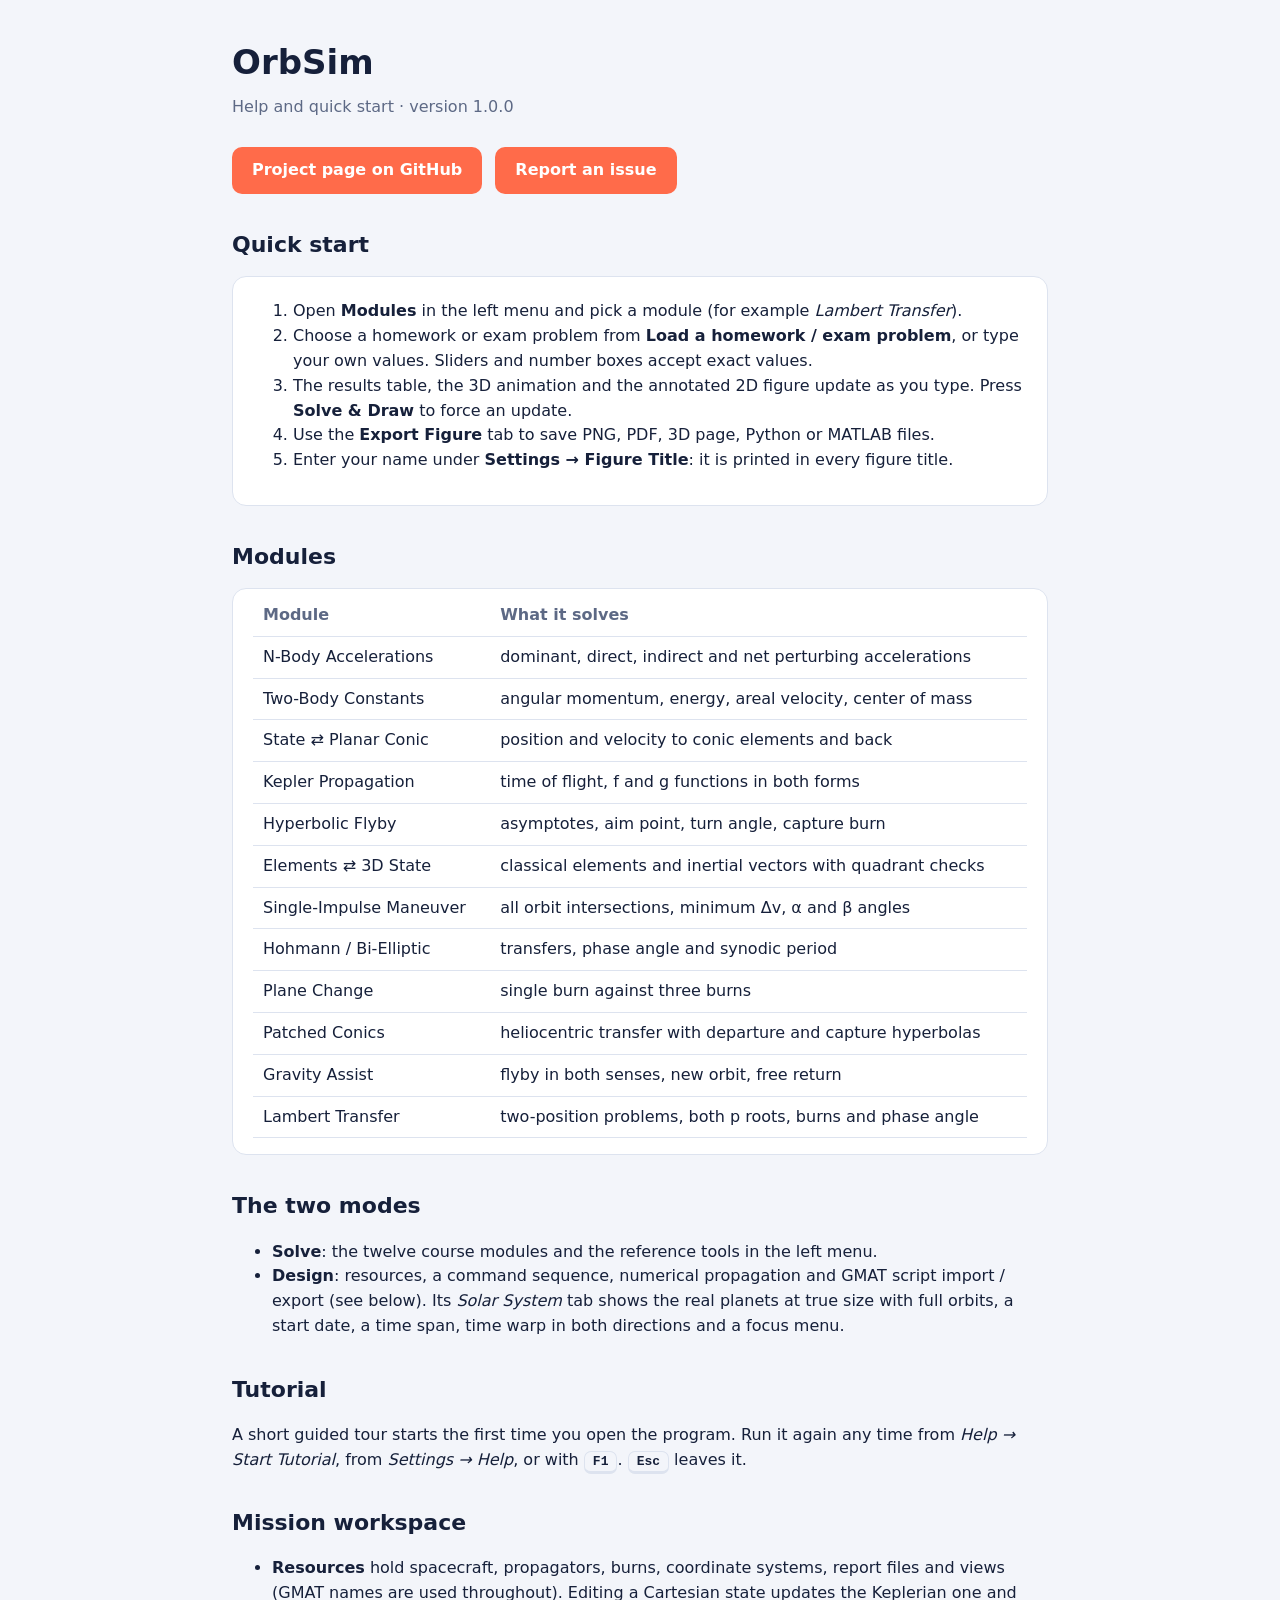
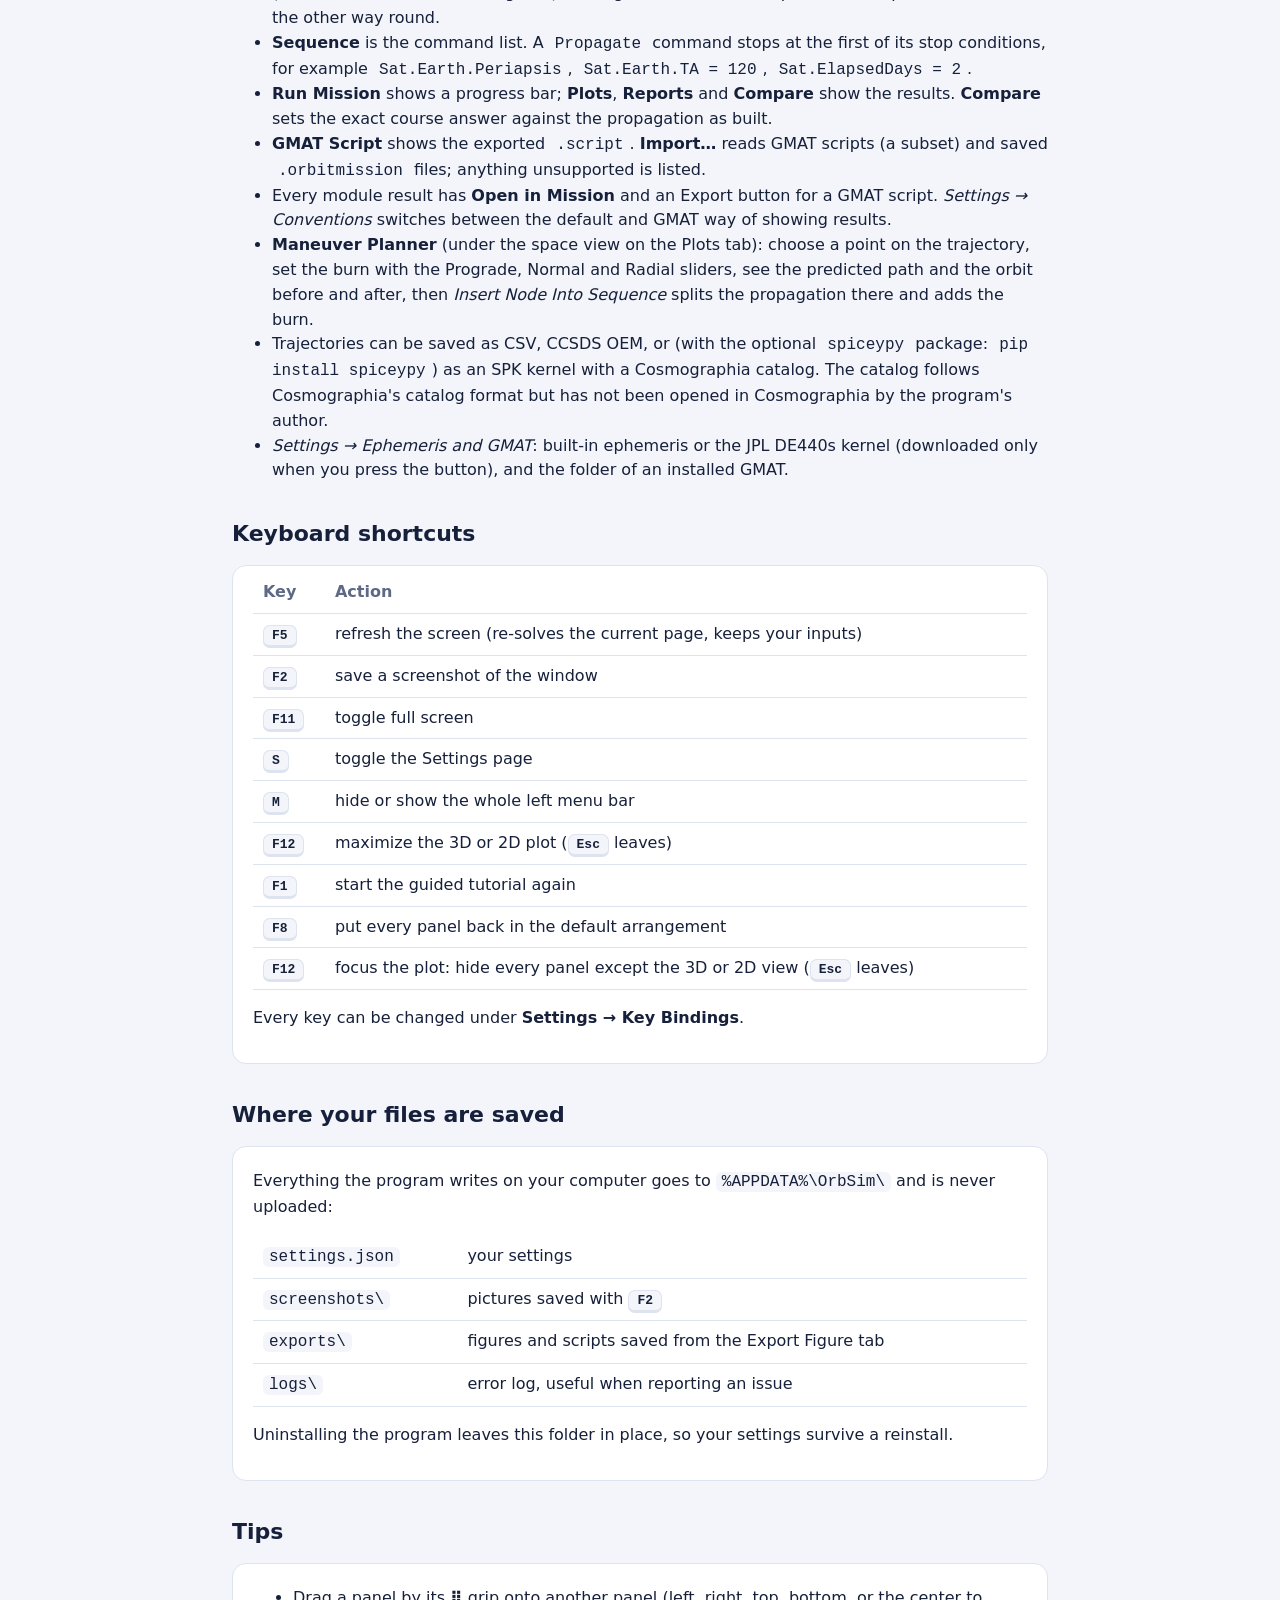
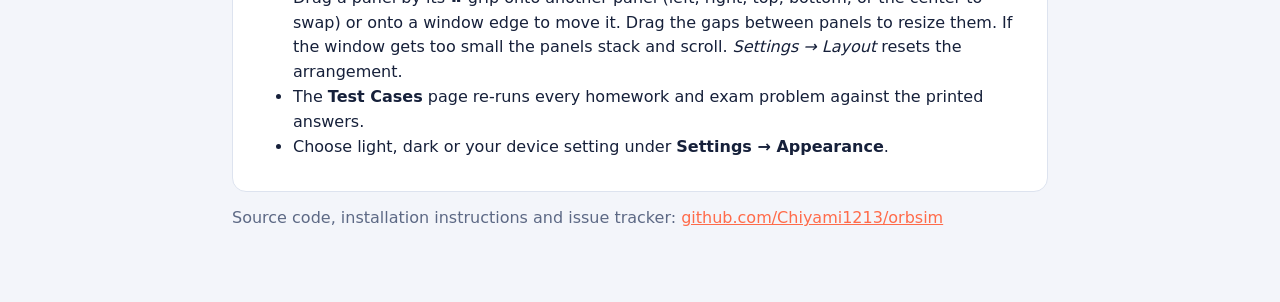
==== commit bab3d3d2: "Replace Sandbox mode with a Solar System tab in Design mode: real ephemeris bodies at true size, ful" ====
--- a/docs/help.html
+++ b/docs/help.html
@@ -53,11 +53,10 @@
 <tr><td>Lambert Transfer</td><td>two-position problems, both p roots, burns and phase angle</td></tr>
 </table></div>
 
-<h2>The three modes</h2>
+<h2>The two modes</h2>
 <ul>
 <li><b>Solve</b>: the twelve course modules and the reference tools in the left menu.</li>
-<li><b>Sandbox</b>: The <i>Add</i> library on the left holds bodies and spacecraft; click one to add it on an orbit about the selected body. Click a body in the view to open its panel on the right (Basic, Motion, Orbit, Forces, Actions). The bar along the bottom has play, reverse, the date and a time-warp slider, and the view, background, more and action tools. Changes re-run the simulation from the current time; undo and redo are under the lightning-bolt button.</li>
-<li><b>Design</b>: resources, a command sequence, numerical propagation and GMAT script import / export (see below).</li>
+<li><b>Design</b>: resources, a command sequence, numerical propagation and GMAT script import / export (see below). Its <i>Solar System</i> tab shows the real planets at true size with full orbits, a start date, a time span, time warp in both directions and a focus menu.</li>
 </ul>
 
 <h2>Tutorial</h2>
